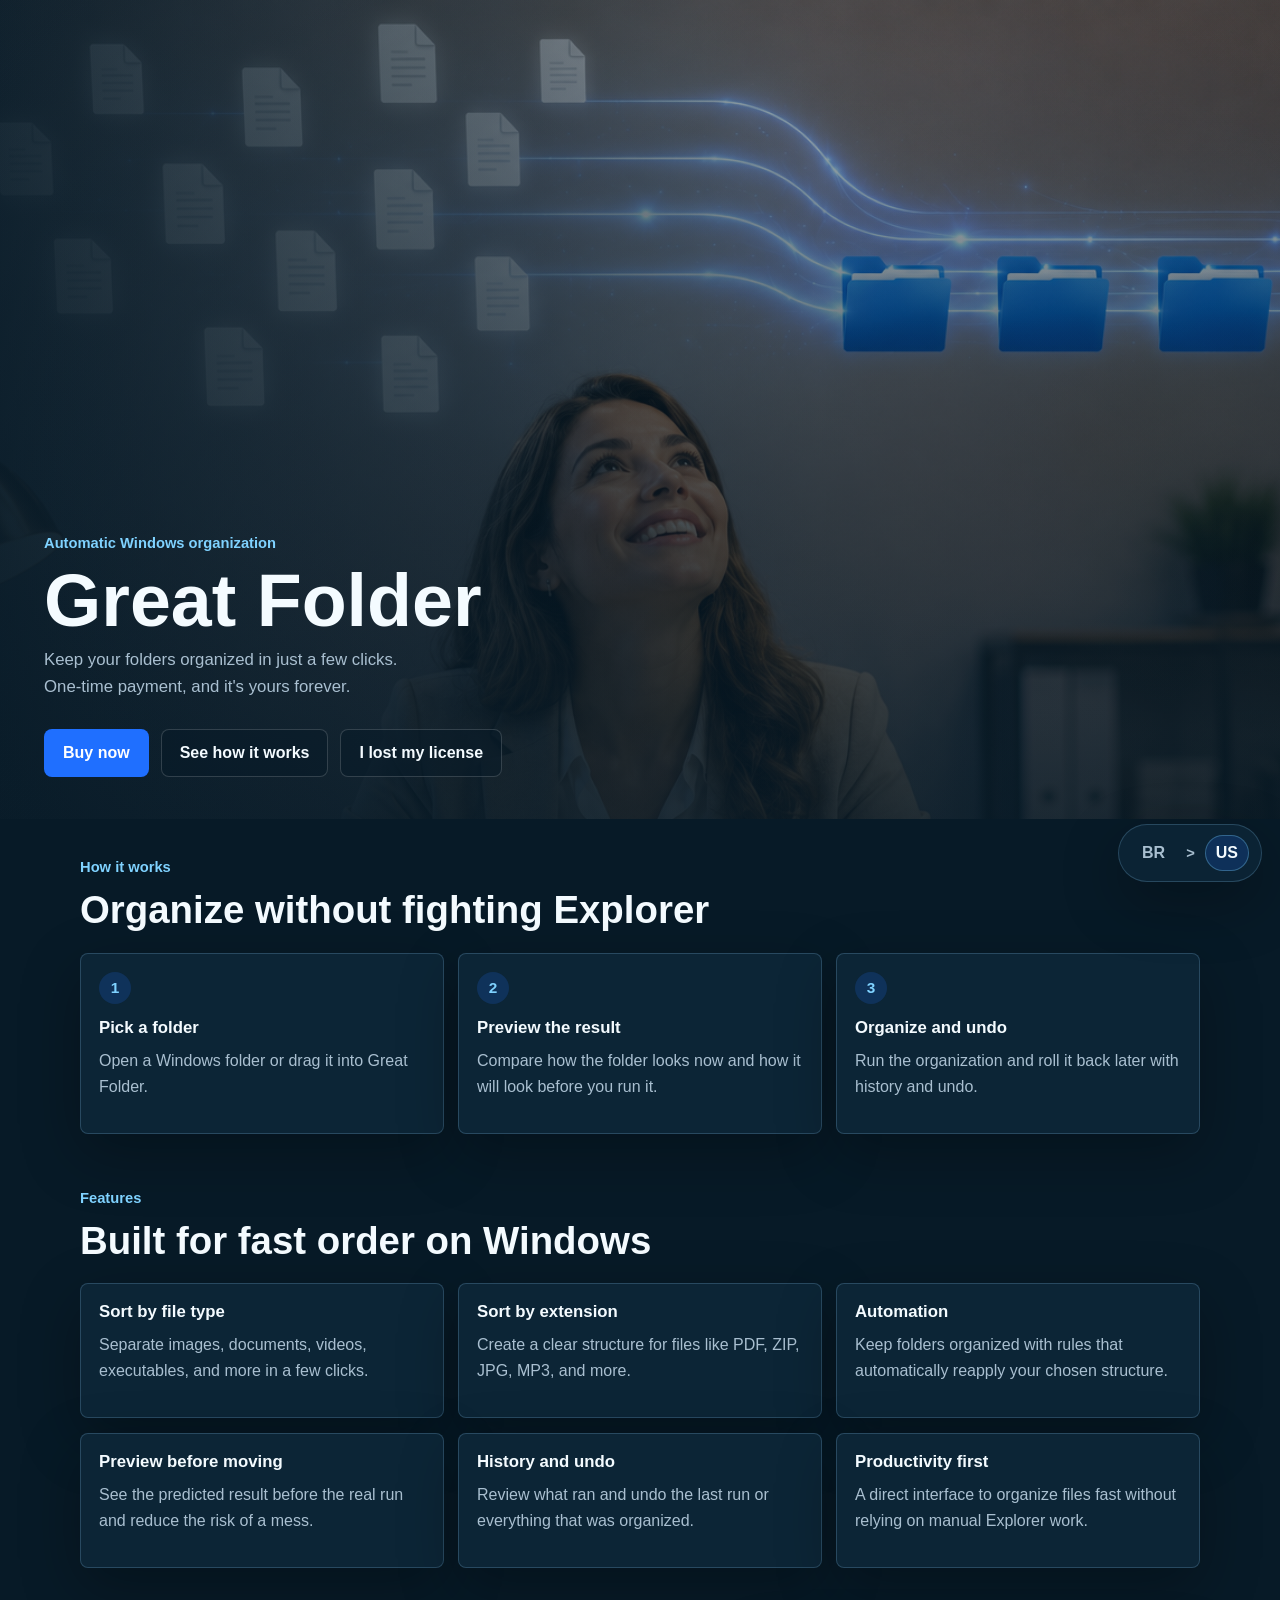
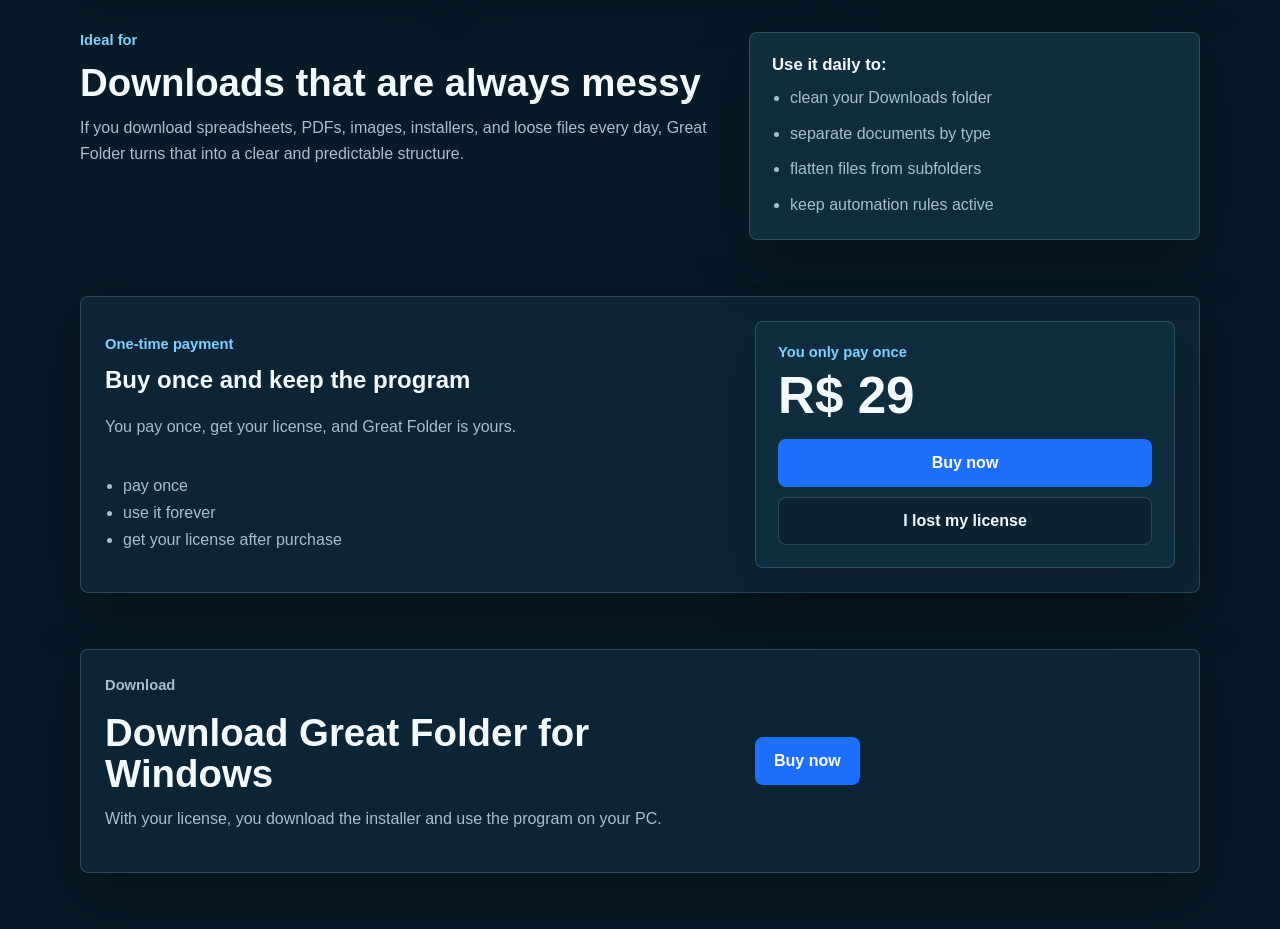
==== index.html @ 9d93f883 "Tighten hero spacing and restore combined subtitle" ====
<!doctype html>
<html lang="pt-BR">
<head>
  <meta charset="utf-8">
  <meta name="viewport" content="width=device-width, initial-scale=1">
  <title>Great Folder</title>
  <meta name="description" content="Organize arquivos e pastas no Windows com poucos cliques.">
  <link rel="icon" type="image/png" sizes="32x32" href="/favicon.png?v=5">
  <link rel="icon" type="image/x-icon" href="/favicon.ico?v=5">
  <link rel="shortcut icon" type="image/x-icon" href="/favicon.ico?v=5">
  <link rel="apple-touch-icon" href="/apple-touch-icon.png?v=5">
  <link rel="stylesheet" href="styles.css">
  <script src="site-config.js"></script>
  <script src="script.js" defer></script>
</head>
<body>
  <header class="hero" id="topo">
    <div class="hero-overlay"></div>
    <div class="hero-content">
      <p class="eyebrow" data-i18n="hero_eyebrow">Organização automática para Windows</p>
      <h1 data-i18n="hero_title">Great Folder</h1>
      <p class="hero-copy" data-i18n="hero_copy">
        Mantenha suas pastas organizadas com poucos cliques.
        Pagamento único, e é seu pra sempre.
      </p>
      <div class="hero-actions">
        <a class="button button-primary" href="#" data-checkout-button data-i18n="cta_buy">Comprar por R$ 29</a>
        <a class="button button-secondary" href="#como-funciona" data-i18n="cta_how_it_works">Ver como funciona</a>
        <a class="button button-secondary" href="recover.html" data-i18n="cta_recover_license">Perdi minha licença</a>
      </div>
    </div>
  </header>

  <main>
    <section class="section section-tight" id="como-funciona">
      <div class="section-header" data-reveal>
        <p class="eyebrow" data-i18n="how_eyebrow">Como funciona</p>
        <h2 data-i18n="how_title">Organize sem complicar o Explorer</h2>
      </div>
      <div class="steps-grid">
        <article class="feature-card" data-reveal>
          <span class="step-number">1</span>
          <h3 data-i18n="step_1_title">Escolha a pasta</h3>
          <p data-i18n="step_1_copy">Abra uma pasta do Windows ou arraste para dentro do Great Folder.</p>
        </article>
        <article class="feature-card" data-reveal>
          <span class="step-number">2</span>
          <h3 data-i18n="step_2_title">Veja a prévia</h3>
          <p data-i18n="step_2_copy">Compare como a pasta está agora e como ela vai ficar antes de executar.</p>
        </article>
        <article class="feature-card" data-reveal>
          <span class="step-number">3</span>
          <h3 data-i18n="step_3_title">Organize e reverta</h3>
          <p data-i18n="step_3_copy">Execute a organização e volte atrás, se quiser, com histórico e reversão.</p>
        </article>
      </div>
    </section>

    <section class="section" id="recursos">
      <div class="section-header" data-reveal>
        <p class="eyebrow" data-i18n="features_eyebrow">Recursos</p>
        <h2 data-i18n="features_title">Feito para quem quer ordem rápida no Windows</h2>
      </div>
      <div class="features-grid">
        <article class="feature-card" data-reveal>
          <h3 data-i18n="feature_1_title">Organização por tipo</h3>
          <p data-i18n="feature_1_copy">Separe imagens, documentos, vídeos, executáveis e mais com poucos cliques.</p>
        </article>
        <article class="feature-card" data-reveal>
          <h3 data-i18n="feature_2_title">Organização por extensão</h3>
          <p data-i18n="feature_2_copy">Crie uma estrutura objetiva para arquivos como PDF, ZIP, JPG, MP3 e outros.</p>
        </article>
        <article class="feature-card" data-reveal>
          <h3 data-i18n="feature_3_title">Automação</h3>
          <p data-i18n="feature_3_copy">Mantenha pastas sempre organizadas com regras que reaplicam o padrão automaticamente.</p>
        </article>
        <article class="feature-card" data-reveal>
          <h3 data-i18n="feature_4_title">Prévia antes de mover</h3>
          <p data-i18n="feature_4_copy">Veja o resultado previsto antes da execução real e reduza o risco de bagunça.</p>
        </article>
        <article class="feature-card" data-reveal>
          <h3 data-i18n="feature_5_title">Histórico e reversão</h3>
          <p data-i18n="feature_5_copy">Confira o que foi executado e desfaça a última execução ou tudo o que foi organizado.</p>
        </article>
        <article class="feature-card" data-reveal>
          <h3 data-i18n="feature_6_title">Foco em produtividade</h3>
          <p data-i18n="feature_6_copy">Interface direta para organizar arquivos rápido, sem depender de fluxo manual no Explorer.</p>
        </article>
      </div>
    </section>

    <section class="section section-highlight">
      <div class="highlight-grid">
        <div data-reveal>
          <p class="eyebrow" data-i18n="ideal_eyebrow">Ideal para</p>
          <h2 data-i18n="ideal_title">Downloads que vivem bagunçados</h2>
          <p class="section-copy" data-i18n="ideal_copy">
            Se você baixa planilhas, PDFs, imagens, instaladores e arquivos soltos todos os dias,
            o Great Folder transforma isso em uma estrutura clara e previsível.
          </p>
        </div>
        <div class="checklist-card" data-reveal>
          <h3 data-i18n="ideal_list_title">Use no dia a dia para:</h3>
          <ul>
            <li data-i18n="ideal_list_1">limpar a pasta Downloads</li>
            <li data-i18n="ideal_list_2">separar documentos por tipo</li>
            <li data-i18n="ideal_list_3">desempastar arquivos de subpastas</li>
            <li data-i18n="ideal_list_4">manter regras automáticas ativas</li>
          </ul>
        </div>
      </div>
    </section>

    <section class="section" id="comprar">
      <div class="pricing-card">
        <div class="pricing-copy" data-reveal>
          <p class="eyebrow" data-i18n="pricing_eyebrow">Pagamento único</p>
          <h2 data-i18n="pricing_title">Compre uma vez e fique com o programa</h2>
          <p class="section-copy" data-i18n="pricing_copy">
            Você paga uma vez, recebe sua licença e o Great Folder passa a ser seu.
          </p>
          <ul class="pricing-list">
            <li data-i18n="pricing_list_1">pague uma vez</li>
            <li data-i18n="pricing_list_2">use para sempre</li>
            <li data-i18n="pricing_list_3">receba sua licença após a compra</li>
          </ul>
        </div>
        <div class="pricing-panel" data-reveal>
          <p class="price-label" data-i18n="price_label">Você paga uma vez só</p>
          <p class="price-value" data-price-value>R$ 29</p>
          <a class="button button-primary pricing-button" href="#" data-checkout-button data-i18n="cta_buy">Comprar por R$ 29</a>
          <a class="button button-secondary pricing-button pricing-secondary-button" href="recover.html" data-i18n="cta_recover_license">Perdi minha licença</a>
        </div>
      </div>
    </section>

    <section class="section" id="download">
      <div class="download-card">
        <div data-reveal>
          <p class="eyebrow" data-i18n="download_eyebrow">Download</p>
          <h2 data-i18n="download_title">Baixe o Great Folder para Windows</h2>
          <p data-i18n="download_copy">
            Com sua licença, você baixa o instalador e usa o programa no seu PC.
          </p>
        </div>
        <div class="download-actions" data-reveal>
          <a class="button button-primary" href="#" data-checkout-button data-i18n="cta_buy">Comprar por R$ 29</a>
        </div>
      </div>
    </section>
  </main>

  <div class="locale-switcher" aria-label="Language selector">
    <button class="locale-button" type="button" data-locale-button="pt-BR">
      <span class="locale-flag" aria-hidden="true">BR</span>
    </button>
    <span class="locale-separator">&gt;</span>
    <button class="locale-button" type="button" data-locale-button="en-US">
      <span class="locale-flag" aria-hidden="true">US</span>
    </button>
  </div>
</body>
</html>
---- styles.css ----
:root {
  color-scheme: dark;
  --bg: #071a27;
  --panel: #0c2536;
  --panel-2: #102c3f;
  --text: #f4fbff;
  --muted: #a9bfd0;
  --line: rgba(122, 176, 214, 0.26);
  --primary: #1f6fff;
  --primary-hover: #4387ff;
  --accent: #7fd2ff;
  --shadow: 0 20px 60px rgba(0, 0, 0, 0.28);
}

* {
  box-sizing: border-box;
}

html {
  scroll-behavior: smooth;
}

body {
  margin: 0;
  font-family: "Segoe UI", Arial, sans-serif;
  background: var(--bg);
  color: var(--text);
}

body.reveal-ready [data-reveal] {
  opacity: 0;
  transform: translateY(42px);
  filter: blur(10px);
  transition:
    opacity 680ms cubic-bezier(0.22, 1, 0.36, 1),
    transform 680ms cubic-bezier(0.22, 1, 0.36, 1),
    filter 680ms cubic-bezier(0.22, 1, 0.36, 1);
  transition-delay: var(--reveal-delay, 0ms);
  will-change: opacity, transform, filter;
}

body.reveal-ready [data-reveal].is-visible {
  opacity: 1;
  transform: translateY(0);
  filter: blur(0);
}

a {
  color: inherit;
  text-decoration: none;
}

.hero {
  position: relative;
  min-height: clamp(560px, 64vw, 820px);
  padding: 24px clamp(20px, 4vw, 44px) 42px;
  background-image:
    linear-gradient(180deg, rgba(7, 26, 39, 0.18), rgba(7, 26, 39, 0.82)),
    linear-gradient(90deg, rgba(7, 26, 39, 0.88) 0%, rgba(7, 26, 39, 0.48) 38%, rgba(7, 26, 39, 0.10) 64%),
    url("assets/hero.png");
  background-size: cover;
  background-repeat: no-repeat;
  background-position: center 18%;
  display: flex;
  flex-direction: column;
  justify-content: flex-end;
  overflow: hidden;
}

.hero-overlay {
  position: absolute;
  inset: 0;
  background: linear-gradient(180deg, rgba(7, 26, 39, 0.06), rgba(7, 26, 39, 0.22));
  pointer-events: none;
}

.hero-content {
  position: relative;
  z-index: 1;
}

.hero-content {
  max-width: 620px;
  padding-top: 0;
}

.eyebrow {
  margin: 0 0 14px;
  color: var(--accent);
  font-size: 0.92rem;
  font-weight: 600;
}

h1,
h2,
h3,
p {
  margin-top: 0;
}

h1 {
  margin-bottom: 10px;
  font-size: clamp(2.8rem, 6vw, 4.6rem);
  line-height: 0.98;
}

.hero-copy,
.section-copy,
.download-card p,
.feature-card p,
.checklist-card li {
  color: var(--muted);
  line-height: 1.6;
}

.hero-copy {
  max-width: 580px;
  font-size: 1.05rem;
  white-space: pre-line;
}

.hero-actions {
  display: flex;
  flex-wrap: wrap;
  gap: 12px;
  margin-top: 28px;
}

.button {
  display: inline-flex;
  align-items: center;
  justify-content: center;
  min-height: 48px;
  padding: 0 18px;
  border-radius: 8px;
  border: 1px solid transparent;
  font-weight: 600;
  transition: background-color 120ms ease, border-color 120ms ease, color 120ms ease;
}

.button-primary {
  background: var(--primary);
  color: #fff;
}

.button-primary:hover {
  background: var(--primary-hover);
}

.button-secondary {
  background: rgba(7, 26, 39, 0.52);
  border-color: rgba(255, 255, 255, 0.16);
}

.button-secondary:hover {
  background: rgba(15, 40, 58, 0.82);
}

.hero-points {
  display: flex;
  flex-wrap: wrap;
  gap: 10px;
  margin-top: 22px;
  color: var(--text);
  font-size: 0.95rem;
}

.hero-points span {
  padding: 8px 12px;
  border-radius: 999px;
  border: 1px solid rgba(255, 255, 255, 0.12);
  background: rgba(7, 26, 39, 0.42);
}

main {
  padding-bottom: 56px;
}

.section {
  width: min(1120px, calc(100% - 40px));
  margin: 0 auto;
  padding: 56px 0 0;
}

.section-tight {
  padding-top: 40px;
}

.section-header {
  max-width: 700px;
  margin-bottom: 22px;
}

.section-header h2,
.download-card h2,
.highlight-grid h2 {
  margin-bottom: 12px;
  font-size: clamp(1.9rem, 3vw, 2.7rem);
  line-height: 1.08;
}

.steps-grid,
.features-grid {
  display: grid;
  gap: 14px;
}

.steps-grid {
  grid-template-columns: repeat(3, minmax(0, 1fr));
}

.features-grid {
  grid-template-columns: repeat(3, minmax(0, 1fr));
}

.feature-card,
.checklist-card,
.download-card,
.pricing-card,
.pricing-panel {
  background: var(--panel);
  border: 1px solid var(--line);
  border-radius: 8px;
  box-shadow: var(--shadow);
}

.feature-card {
  padding: 18px;
}

.feature-card h3,
.checklist-card h3 {
  margin-bottom: 10px;
  font-size: 1.05rem;
}

.step-number {
  display: inline-flex;
  align-items: center;
  justify-content: center;
  width: 32px;
  height: 32px;
  margin-bottom: 14px;
  border-radius: 999px;
  background: rgba(31, 111, 255, 0.18);
  color: var(--accent);
  font-size: 0.96rem;
  font-weight: 700;
}

.section-highlight {
  padding-top: 64px;
}

.highlight-grid {
  display: grid;
  grid-template-columns: minmax(0, 1.3fr) minmax(300px, 0.9fr);
  gap: 18px;
  align-items: stretch;
}

.checklist-card {
  padding: 22px;
  background: var(--panel-2);
}

.checklist-card ul {
  margin: 0;
  padding-left: 18px;
}

.checklist-card li + li {
  margin-top: 10px;
}

.download-card {
  display: grid;
  grid-template-columns: minmax(0, 1.2fr) minmax(280px, 0.8fr);
  gap: 20px;
  align-items: center;
  padding: 24px;
}

.pricing-card {
  display: grid;
  grid-template-columns: minmax(0, 1.2fr) minmax(280px, 0.8fr);
  gap: 20px;
  align-items: stretch;
  padding: 24px;
}

.pricing-copy {
  display: flex;
  flex-direction: column;
  justify-content: center;
}

.pricing-list {
  margin: 16px 0 0;
  padding-left: 18px;
  color: var(--muted);
  line-height: 1.7;
}

.pricing-panel {
  display: flex;
  flex-direction: column;
  justify-content: center;
  gap: 10px;
  padding: 22px;
  background: var(--panel-2);
}

.price-label,
.price-note {
  margin-bottom: 0;
}

.price-label {
  color: var(--accent);
  font-size: 0.92rem;
  font-weight: 600;
}

.price-value {
  margin: 0;
  font-size: clamp(2.4rem, 4vw, 3.2rem);
  line-height: 1;
  font-weight: 700;
}

.pricing-button {
  width: 100%;
  margin-top: 8px;
}

.pricing-secondary-button {
  margin-top: 0;
}

.download-actions {
  display: flex;
  flex-direction: column;
  gap: 12px;
  align-items: flex-start;
}

.download-note {
  margin-bottom: 0;
  font-size: 0.92rem;
}

.locale-switcher {
  position: fixed;
  right: 18px;
  bottom: 18px;
  z-index: 20;
  display: inline-flex;
  align-items: center;
  gap: 10px;
  padding: 10px 12px;
  border: 1px solid var(--line);
  border-radius: 999px;
  background: rgba(12, 37, 54, 0.94);
  box-shadow: var(--shadow);
}

.redeem-page {
  min-height: 100vh;
  padding: 40px 20px 80px;
  display: flex;
  align-items: center;
  justify-content: center;
}

.redeem-shell {
  width: min(860px, 100%);
}

.redeem-header {
  max-width: 680px;
  margin: 0 auto 24px;
  text-align: center;
}

.redeem-header h1 {
  margin-bottom: 14px;
  font-size: clamp(2.4rem, 5vw, 3.4rem);
  line-height: 1.02;
}

.redeem-card {
  display: grid;
  grid-template-columns: minmax(0, 1fr) minmax(0, 0.95fr);
  gap: 18px;
  padding: 24px;
  background: var(--panel);
  border: 1px solid var(--line);
  border-radius: 8px;
  box-shadow: var(--shadow);
}

.recover-card {
  max-width: 560px;
  margin: 0 auto;
  padding: 24px;
  background: var(--panel);
  border: 1px solid var(--line);
  border-radius: 8px;
  box-shadow: var(--shadow);
}

.recover-form {
  display: flex;
  flex-direction: column;
  gap: 16px;
  margin-bottom: 14px;
}

.recover-field {
  display: flex;
  flex-direction: column;
  gap: 8px;
}

.recover-label {
  color: var(--accent);
  font-size: 0.9rem;
  font-weight: 600;
}

.recover-input {
  width: 100%;
  min-height: 48px;
  padding: 0 14px;
  border: 1px solid var(--line);
  border-radius: 8px;
  background: var(--panel-2);
  color: var(--text);
  font: 400 1rem "Segoe UI", Arial, sans-serif;
}

.recover-input::placeholder {
  color: var(--muted);
}

.recover-input:focus {
  outline: none;
  border-color: rgba(127, 210, 255, 0.45);
}

.recover-submit {
  width: 100%;
}

.recover-result-panel {
  margin-top: 18px;
}

#recover-license-keys {
  white-space: pre-line;
}

.recover-icon-button {
  min-width: 48px;
  padding: 0 14px;
  font-size: 1.05rem;
}

.redeem-status-panel,
.redeem-result {
  background: var(--panel-2);
  border: 1px solid var(--line);
  border-radius: 8px;
  padding: 20px;
}

.redeem-status-panel {
  display: flex;
  flex-direction: column;
  justify-content: center;
}

.redeem-result {
  display: flex;
  flex-direction: column;
  justify-content: center;
}

.redeem-loading {
  display: inline-flex;
  align-items: center;
  gap: 12px;
  margin-bottom: 14px;
  color: var(--text);
  font-size: 1.08rem;
  font-weight: 600;
}

.redeem-spinner {
  width: 18px;
  height: 18px;
  border: 2px solid rgba(127, 210, 255, 0.22);
  border-top-color: var(--accent);
  border-radius: 999px;
  animation: redeem-spin 0.8s linear infinite;
}

.redeem-status-check {
  display: inline-flex;
  align-items: center;
  justify-content: center;
  width: 18px;
  height: 18px;
  font-size: 16px;
  line-height: 1;
}

.redeem-result-block {
  margin: 0 0 18px;
  padding: 16px;
  border: 1px solid var(--line);
  border-radius: 8px;
  background: rgba(7, 26, 39, 0.42);
}

.redeem-result-label {
  display: block;
  margin-bottom: 10px;
  color: var(--accent);
  font-size: 0.9rem;
  font-weight: 600;
}

.redeem-license {
  display: block;
  color: var(--text);
  font: 700 1.05rem "Consolas", "Courier New", monospace;
  word-break: break-all;
}

.redeem-license-soft {
  color: var(--muted);
}

.redeem-actions {
  display: flex;
  flex-wrap: wrap;
  gap: 12px;
  margin-bottom: 12px;
}

.button.is-disabled,
.button[aria-disabled="true"] {
  pointer-events: none;
  opacity: 0.52;
}

.download-note.is-error,
#redeem-feedback.is-error {
  color: #ff9b9b;
}

#redeem-activation-hint[hidden] {
  display: none;
}

@keyframes redeem-spin {
  from {
    transform: rotate(0deg);
  }
  to {
    transform: rotate(360deg);
  }
}

.locale-button {
  display: inline-flex;
  align-items: center;
  gap: 8px;
  min-height: 36px;
  padding: 0 10px;
  border: 1px solid transparent;
  border-radius: 999px;
  background: transparent;
  color: var(--muted);
  font: 600 0.92rem "Segoe UI", Arial, sans-serif;
  cursor: pointer;
}

.locale-button.is-active {
  background: rgba(31, 111, 255, 0.18);
  border-color: rgba(127, 210, 255, 0.32);
  color: var(--text);
}

.locale-flag {
  font-size: 1rem;
  line-height: 1;
}

.locale-separator {
  color: var(--muted);
  font-size: 0.92rem;
  font-weight: 600;
}

@media (max-width: 920px) {
  .steps-grid,
  .features-grid,
  .highlight-grid,
  .pricing-card,
  .download-card,
  .redeem-card {
    grid-template-columns: 1fr;
  }

  .hero {
    min-height: clamp(500px, 86vw, 700px);
    background-position: 62% 16%;
  }
}

@media (max-width: 680px) {
  .hero-content {
    padding-top: 0;
  }

  .section {
    width: min(1120px, calc(100% - 28px));
  }

  .locale-switcher {
    right: 12px;
    bottom: 12px;
    padding: 8px 10px;
  }
}
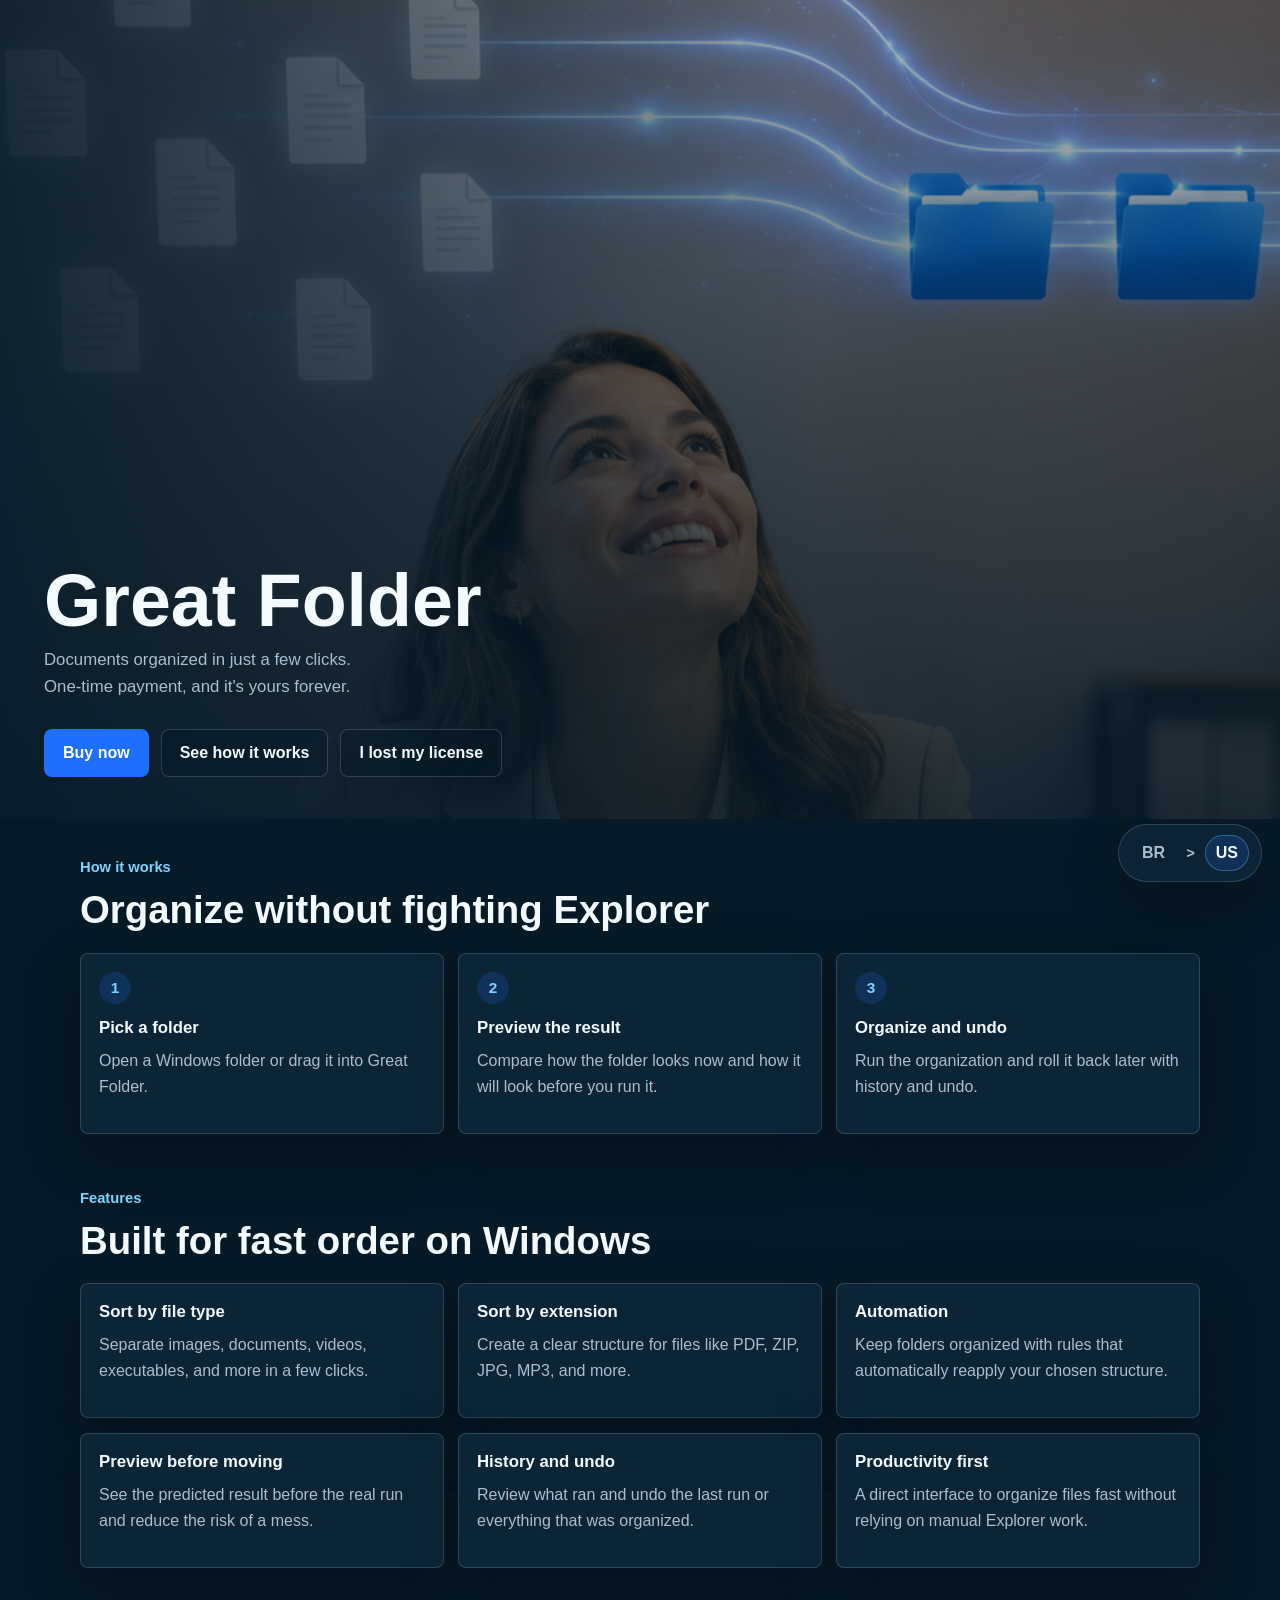
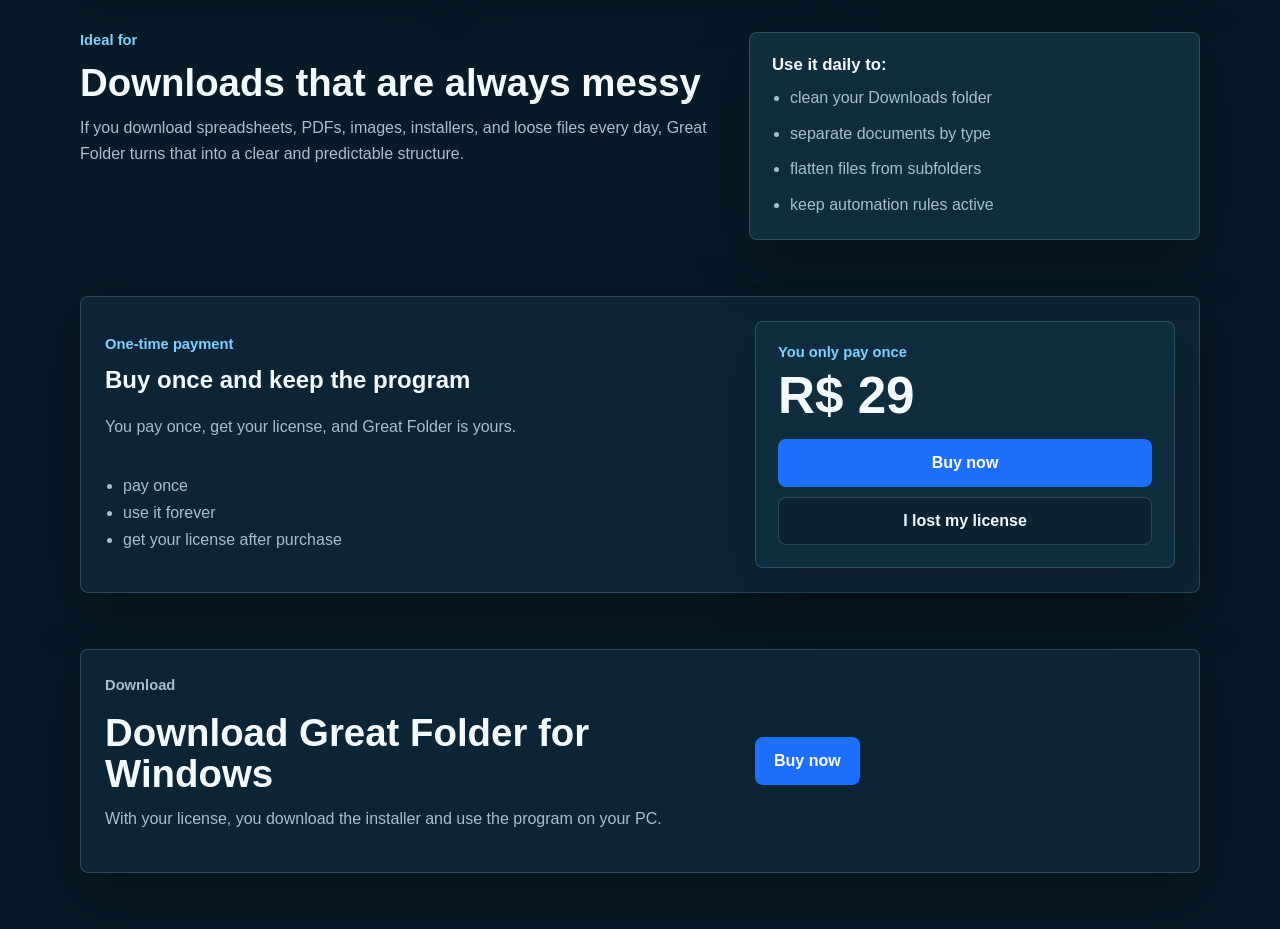
==== commit cfe3d955: "Update hero headline copy" ====
--- a/index.html
+++ b/index.html
@@ -17,10 +17,9 @@
   <header class="hero" id="topo">
     <div class="hero-overlay"></div>
     <div class="hero-content">
-      <p class="eyebrow" data-i18n="hero_eyebrow">Organização automática para Windows</p>
       <h1 data-i18n="hero_title">Great Folder</h1>
       <p class="hero-copy" data-i18n="hero_copy">
-        Mantenha suas pastas organizadas com poucos cliques.
+        Documentos organizados em poucos cliques.
         Pagamento único, e é seu pra sempre.
       </p>
       <div class="hero-actions">
--- a/styles.css
+++ b/styles.css
@@ -25,6 +25,7 @@
   font-family: "Segoe UI", Arial, sans-serif;
   background: var(--bg);
   color: var(--text);
+  overflow-x: hidden;
 }
 
 body.reveal-ready [data-reveal] {
@@ -135,6 +136,7 @@
   border-radius: 8px;
   border: 1px solid transparent;
   font-weight: 600;
+  text-align: center;
   transition: background-color 120ms ease, border-color 120ms ease, color 120ms ease;
 }
 
@@ -619,20 +621,185 @@
     min-height: clamp(500px, 86vw, 700px);
     background-position: 62% 16%;
   }
+
+  .hero-content {
+    max-width: 34rem;
+  }
+
+  .section {
+    padding-top: 44px;
+  }
 }
 
 @media (max-width: 680px) {
+  body.reveal-ready [data-reveal] {
+    transform: translateY(24px);
+    filter: blur(6px);
+  }
+
+  .hero {
+    min-height: auto;
+    padding: 0 0 28px;
+    background: none;
+    display: block;
+  }
+
+  .hero::before {
+    content: "";
+    display: block;
+    width: 100%;
+    aspect-ratio: 1536 / 550;
+    background-image:
+      linear-gradient(180deg, rgba(7, 26, 39, 0.06), rgba(7, 26, 39, 0.22)),
+      url("assets/hero.png");
+    background-size: cover;
+    background-repeat: no-repeat;
+    background-position: center top;
+  }
+
   .hero-content {
-    padding-top: 0;
+    max-width: none;
+    padding: 18px 14px 0;
+  }
+
+  .hero-overlay {
+    display: none;
   }
 
   .section {
-    width: min(1120px, calc(100% - 28px));
+    width: min(1120px, calc(100% - 24px));
+    padding-top: 36px;
+  }
+
+  .eyebrow {
+    margin-bottom: 10px;
+    font-size: 0.82rem;
+  }
+
+  h1 {
+    margin-bottom: 8px;
+    font-size: clamp(2.2rem, 12vw, 3.2rem);
+    line-height: 1;
+  }
+
+  .hero-copy {
+    max-width: 100%;
+    font-size: 0.98rem;
+    line-height: 1.5;
+  }
+
+  .hero-actions {
+    gap: 10px;
+    margin-top: 20px;
+  }
+
+  .hero-actions .button,
+  .pricing-button,
+  .download-actions .button,
+  .redeem-actions .button,
+  .recover-submit {
+    width: 100%;
+  }
+
+  .feature-card,
+  .checklist-card,
+  .download-card,
+  .pricing-card,
+  .pricing-panel,
+  .redeem-card,
+  .recover-card,
+  .redeem-status-panel,
+  .redeem-result {
+    padding: 18px;
+  }
+
+  .section-header {
+    margin-bottom: 18px;
+  }
+
+  .section-header h2,
+  .download-card h2,
+  .highlight-grid h2 {
+    margin-bottom: 10px;
+    font-size: clamp(1.65rem, 8vw, 2.15rem);
+  }
+
+  .pricing-card,
+  .download-card,
+  .highlight-grid,
+  .redeem-card {
+    gap: 14px;
+  }
+
+  .download-actions,
+  .redeem-actions {
+    align-items: stretch;
+  }
+
+  .redeem-page {
+    padding: 24px 12px 96px;
+    align-items: flex-start;
+  }
+
+  .redeem-header {
+    margin-bottom: 18px;
+  }
+
+  .redeem-header h1 {
+    font-size: clamp(2rem, 10vw, 2.8rem);
   }
 
   .locale-switcher {
-    right: 12px;
-    bottom: 12px;
+    left: 50%;
+    right: auto;
+    bottom: max(10px, env(safe-area-inset-bottom));
+    transform: translateX(-50%);
     padding: 8px 10px;
   }
-}
+
+  main {
+    padding-bottom: 90px;
+  }
+}
+
+@media (max-width: 520px) {
+  .hero {
+    padding-bottom: 24px;
+  }
+
+  .hero::before {
+    background-position: center top;
+  }
+
+  .button {
+    min-height: 46px;
+    padding: 10px 14px;
+    font-size: 0.96rem;
+  }
+
+  .feature-card {
+    padding: 16px;
+  }
+
+  .step-number {
+    width: 28px;
+    height: 28px;
+    margin-bottom: 12px;
+    font-size: 0.88rem;
+  }
+
+  .pricing-list,
+  .checklist-card ul {
+    padding-left: 16px;
+  }
+
+  .price-value {
+    font-size: clamp(2.1rem, 12vw, 2.7rem);
+  }
+
+  .locale-switcher {
+    width: calc(100% - 24px);
+    justify-content: center;
+    border-radius: 14px;
+  }
+}
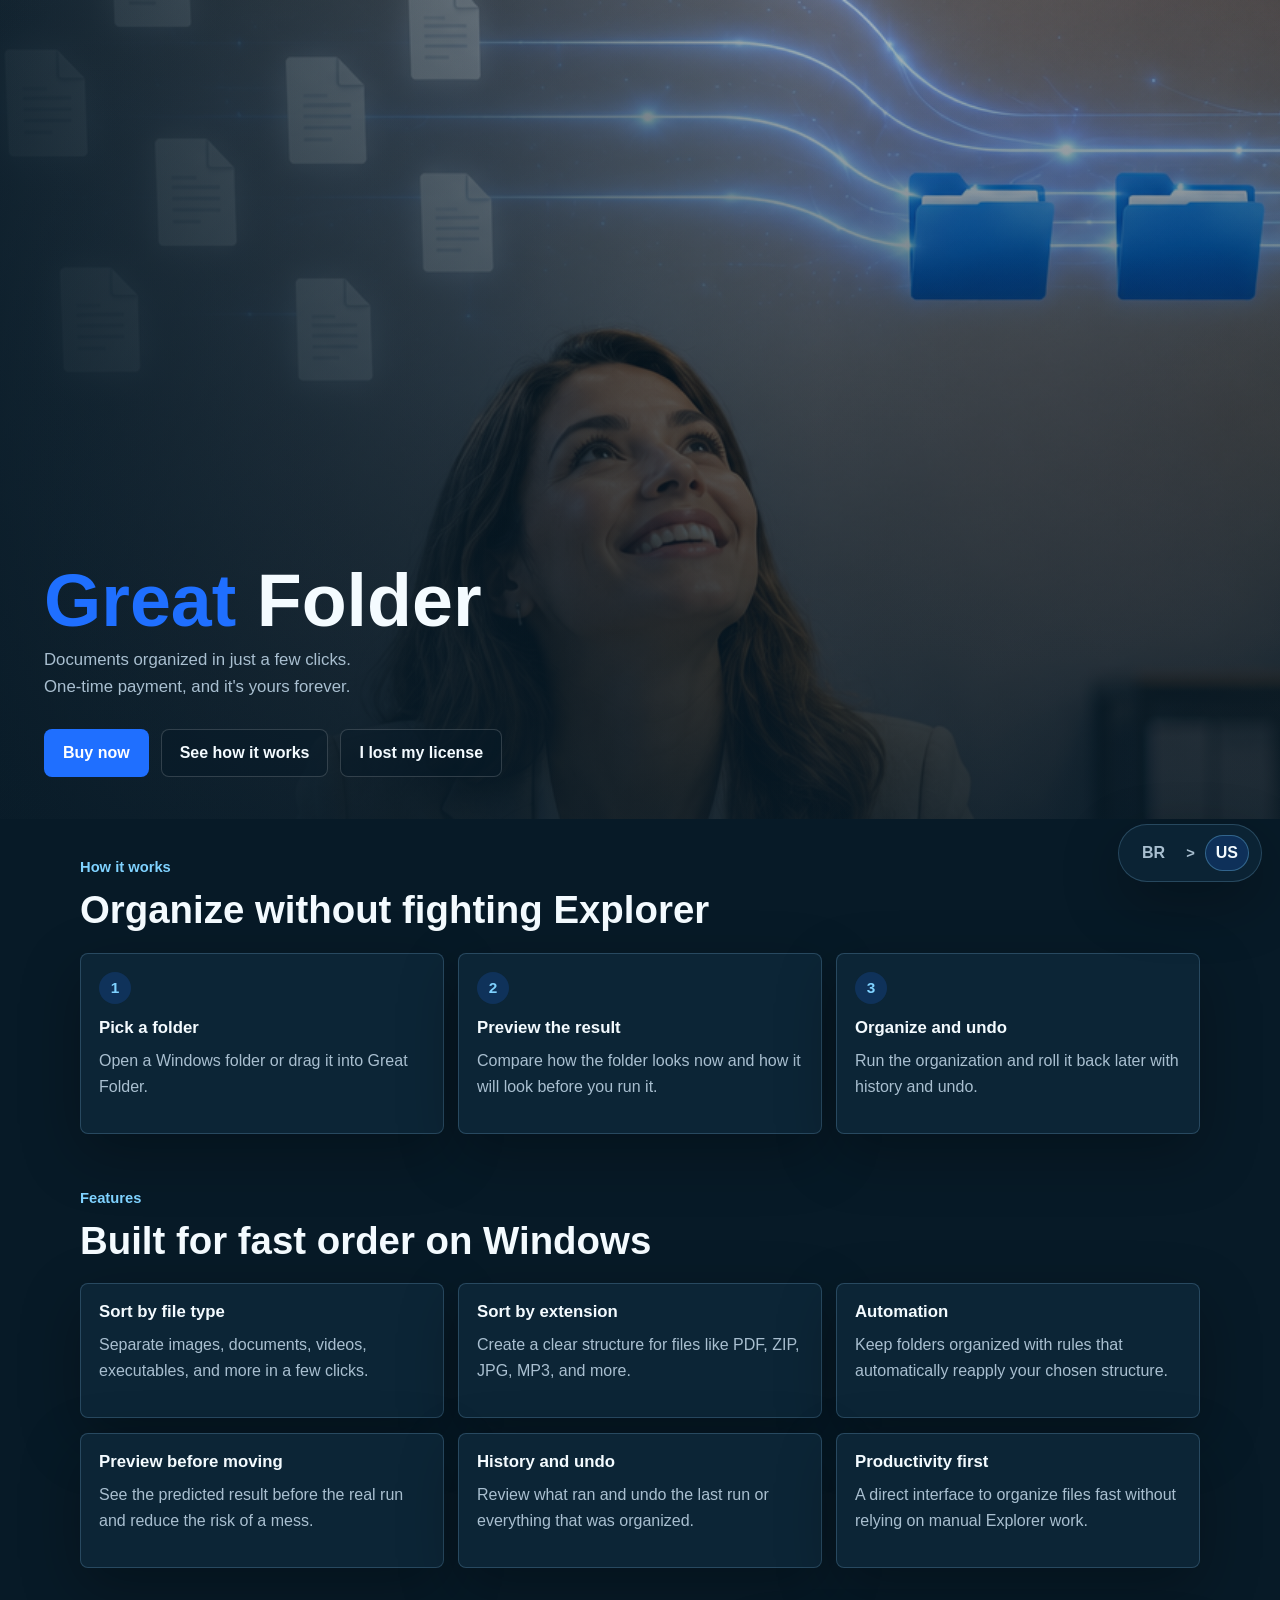
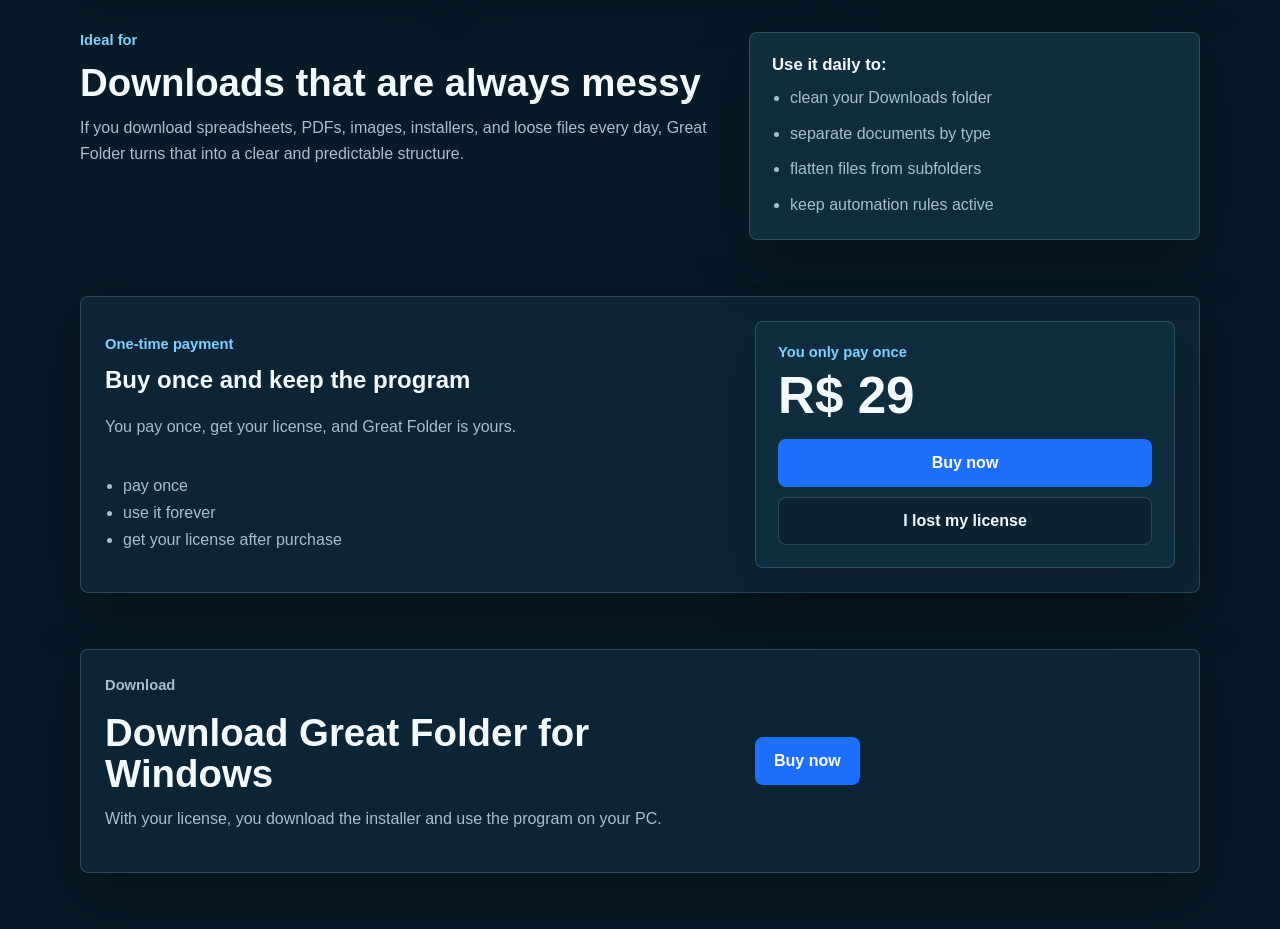
==== commit 8d216442: "Accent Great in hero title" ====
--- a/index.html
+++ b/index.html
@@ -17,7 +17,7 @@
   <header class="hero" id="topo">
     <div class="hero-overlay"></div>
     <div class="hero-content">
-      <h1 data-i18n="hero_title">Great Folder</h1>
+      <h1><span class="hero-title-accent">Great</span> Folder</h1>
       <p class="hero-copy" data-i18n="hero_copy">
         Documentos organizados em poucos cliques.
         Pagamento único, e é seu pra sempre.
--- a/styles.css
+++ b/styles.css
@@ -103,6 +103,10 @@
   margin-bottom: 10px;
   font-size: clamp(2.8rem, 6vw, 4.6rem);
   line-height: 0.98;
+}
+
+.hero-title-accent {
+  color: var(--primary);
 }
 
 .hero-copy,
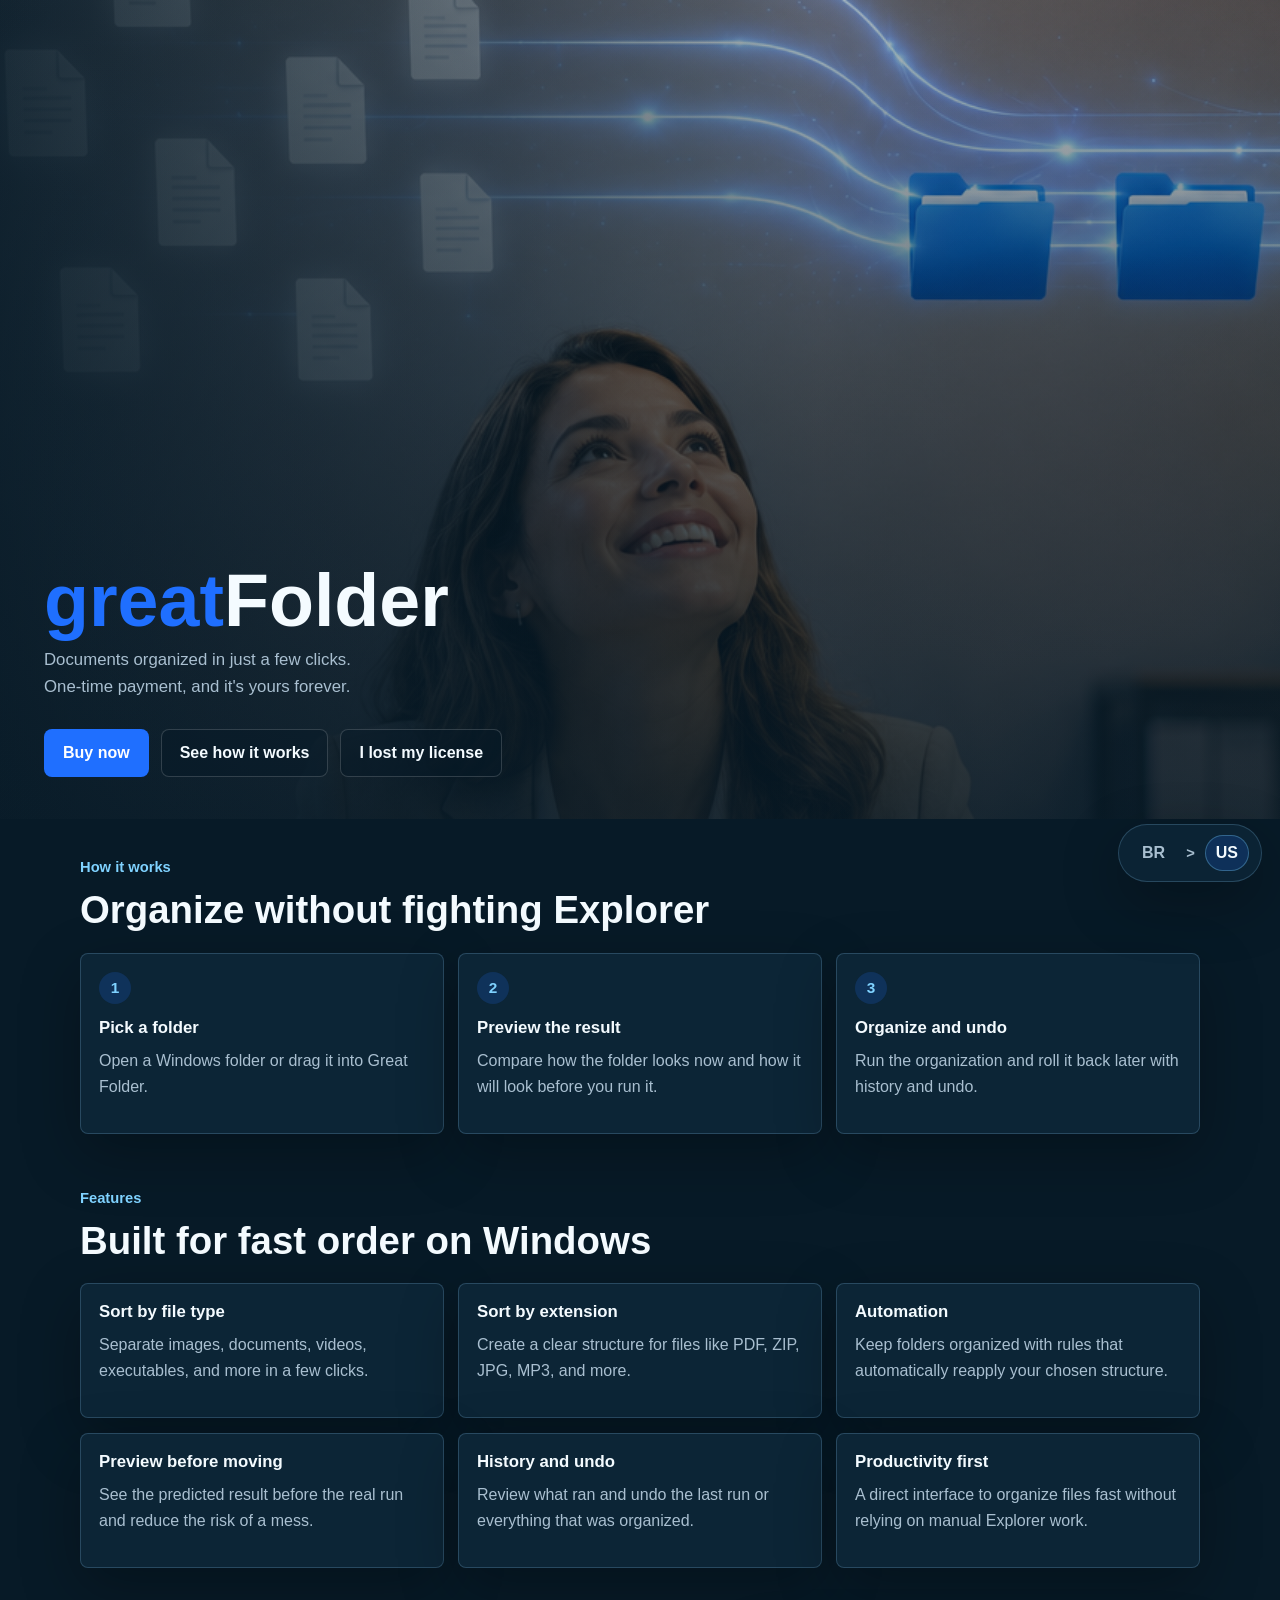
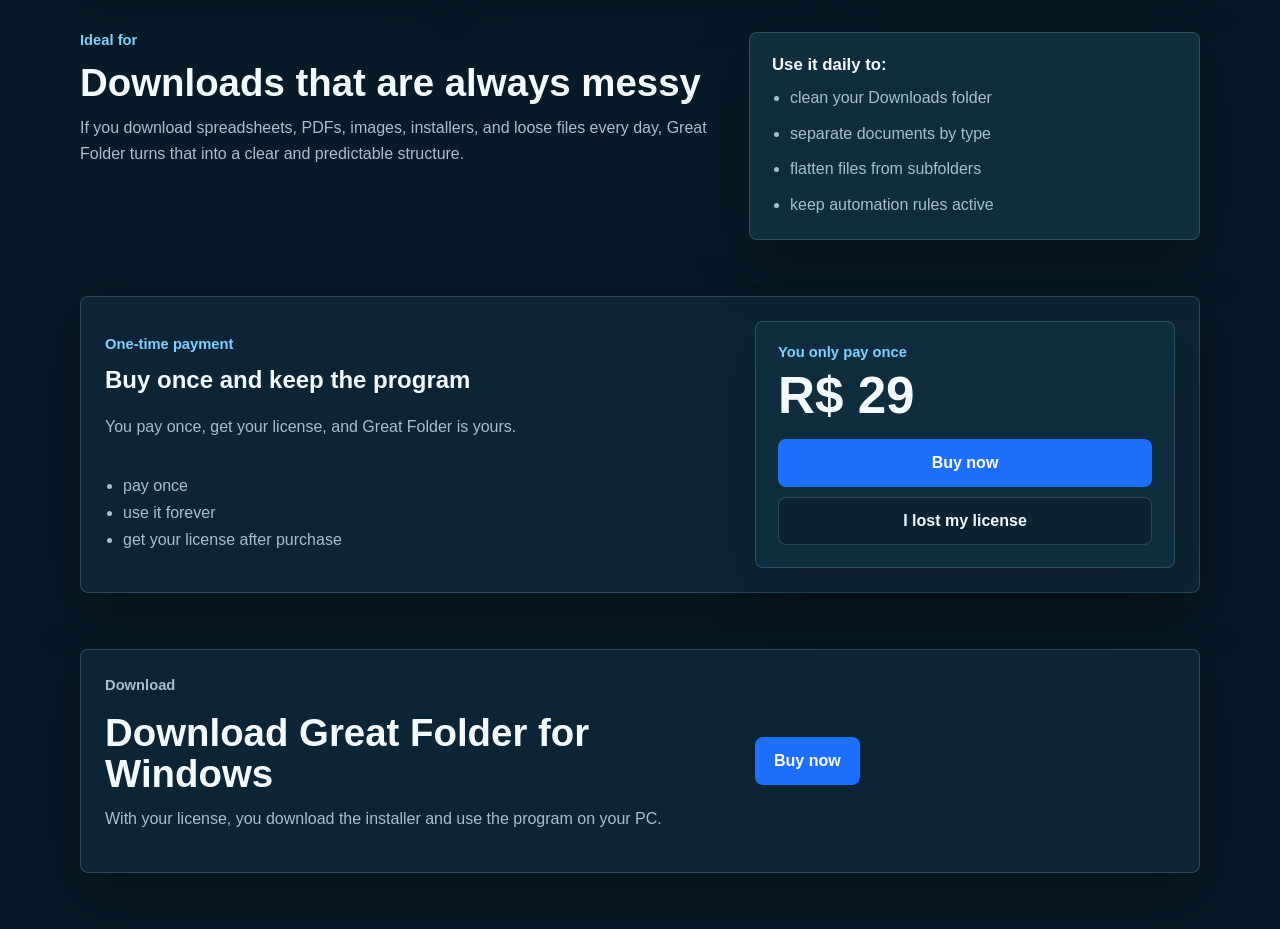
==== commit 12573e8a: "Try greatFolder hero title" ====
--- a/index.html
+++ b/index.html
@@ -17,7 +17,7 @@
   <header class="hero" id="topo">
     <div class="hero-overlay"></div>
     <div class="hero-content">
-      <h1><span class="hero-title-accent">Great</span> Folder</h1>
+      <h1><span class="hero-title-accent">great</span>Folder</h1>
       <p class="hero-copy" data-i18n="hero_copy">
         Documentos organizados em poucos cliques.
         Pagamento único, e é seu pra sempre.
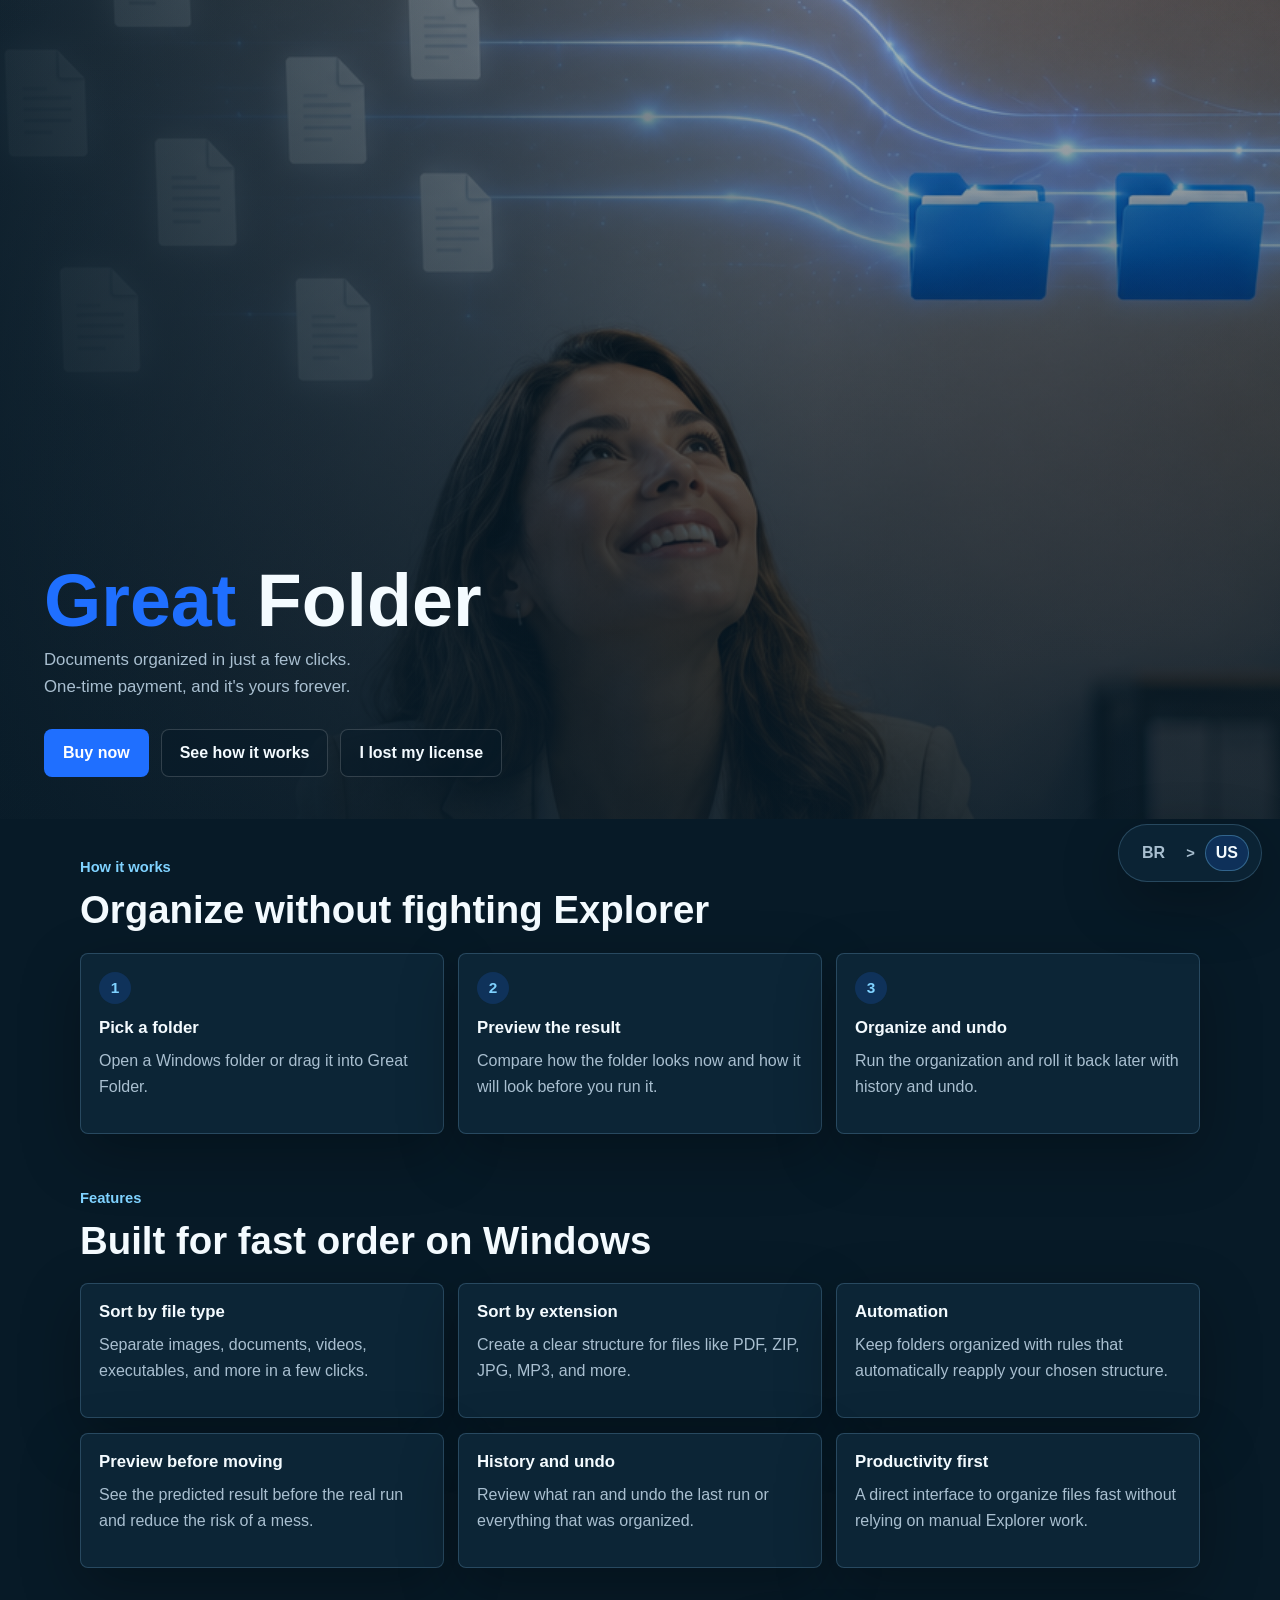
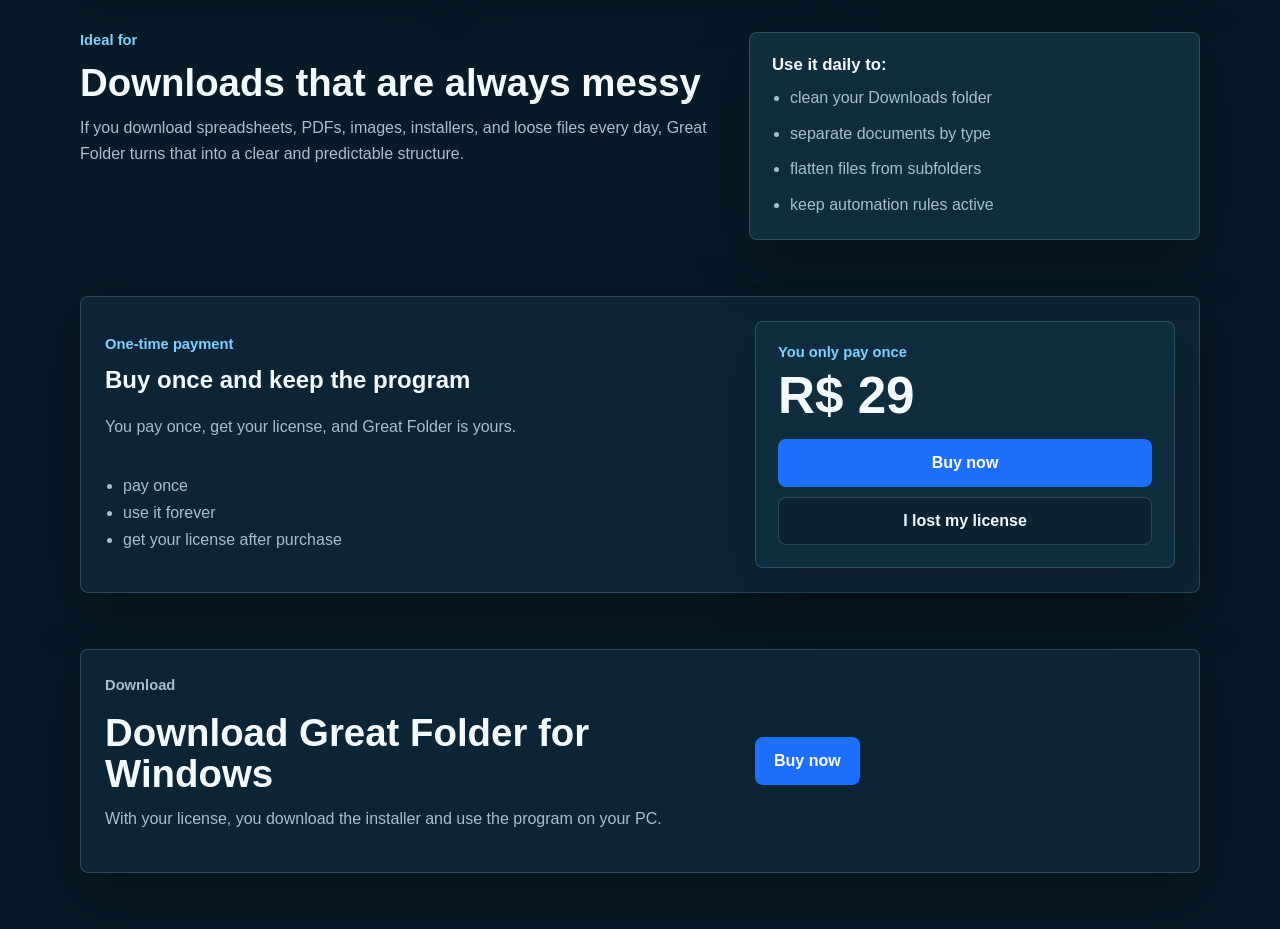
==== commit b5888196: "Restore Great Folder hero title" ====
--- a/index.html
+++ b/index.html
@@ -17,7 +17,7 @@
   <header class="hero" id="topo">
     <div class="hero-overlay"></div>
     <div class="hero-content">
-      <h1><span class="hero-title-accent">great</span>Folder</h1>
+      <h1><span class="hero-title-accent">Great</span> Folder</h1>
       <p class="hero-copy" data-i18n="hero_copy">
         Documentos organizados em poucos cliques.
         Pagamento único, e é seu pra sempre.
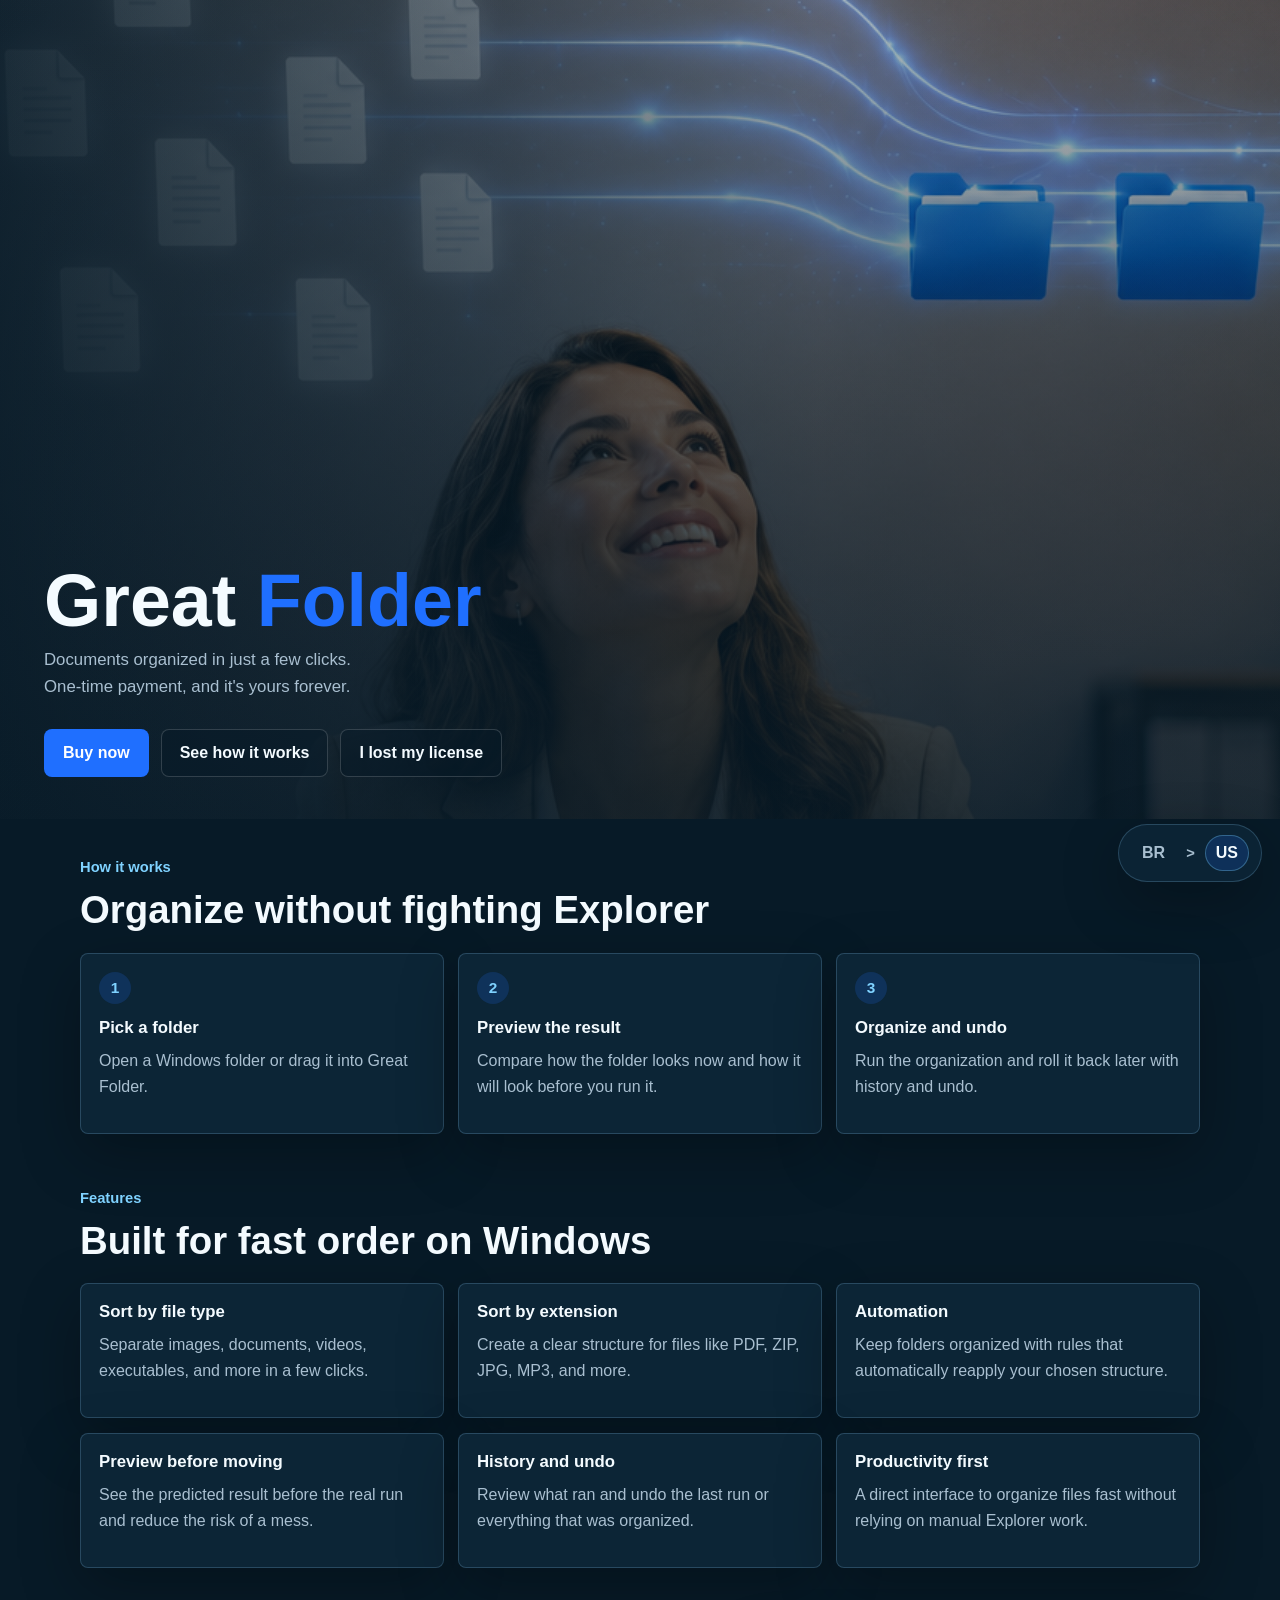
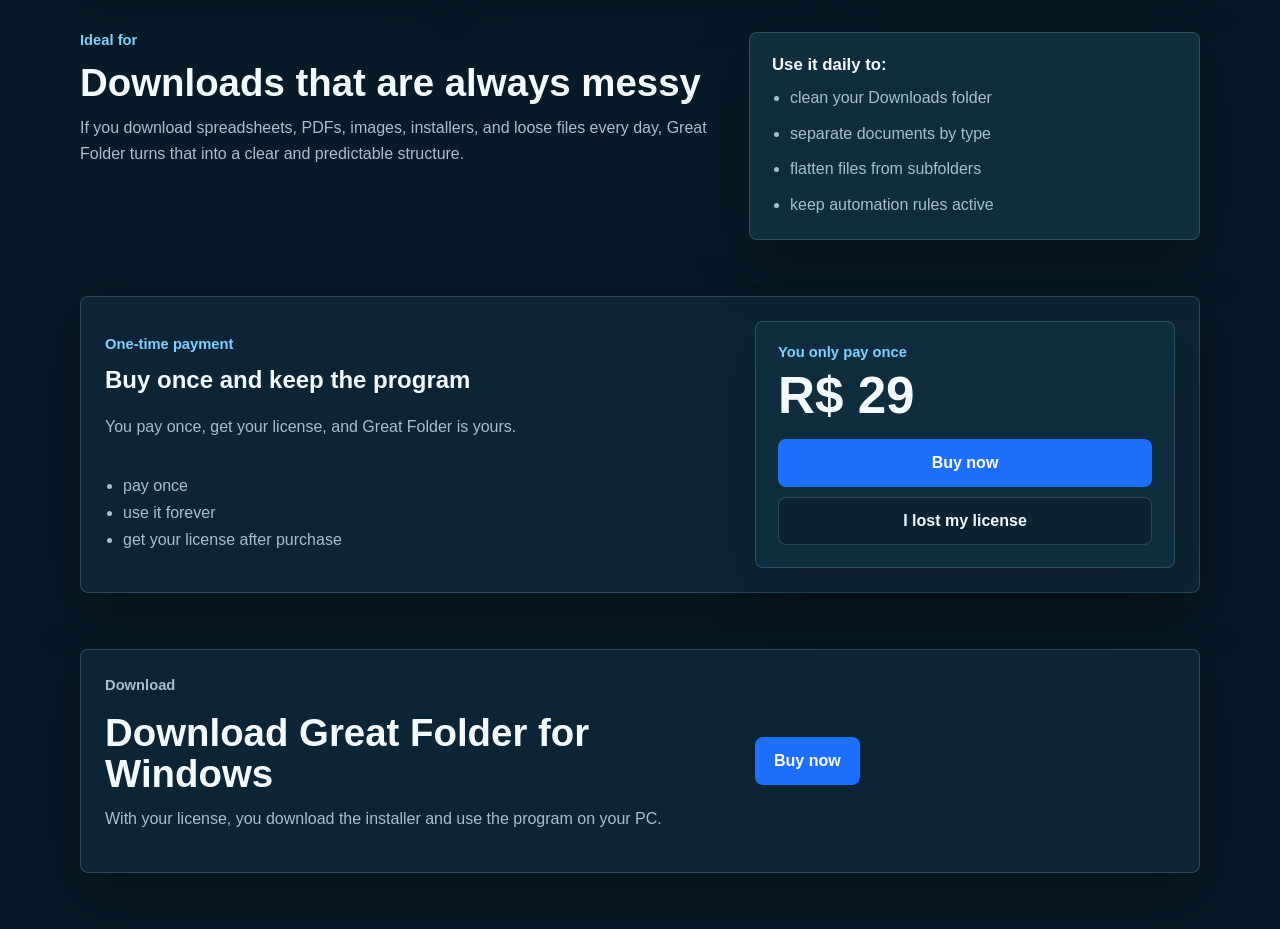
==== commit b0b146f2: "Invert hero title accent" ====
--- a/index.html
+++ b/index.html
@@ -17,7 +17,7 @@
   <header class="hero" id="topo">
     <div class="hero-overlay"></div>
     <div class="hero-content">
-      <h1><span class="hero-title-accent">Great</span> Folder</h1>
+      <h1>Great <span class="hero-title-accent">Folder</span></h1>
       <p class="hero-copy" data-i18n="hero_copy">
         Documentos organizados em poucos cliques.
         Pagamento único, e é seu pra sempre.
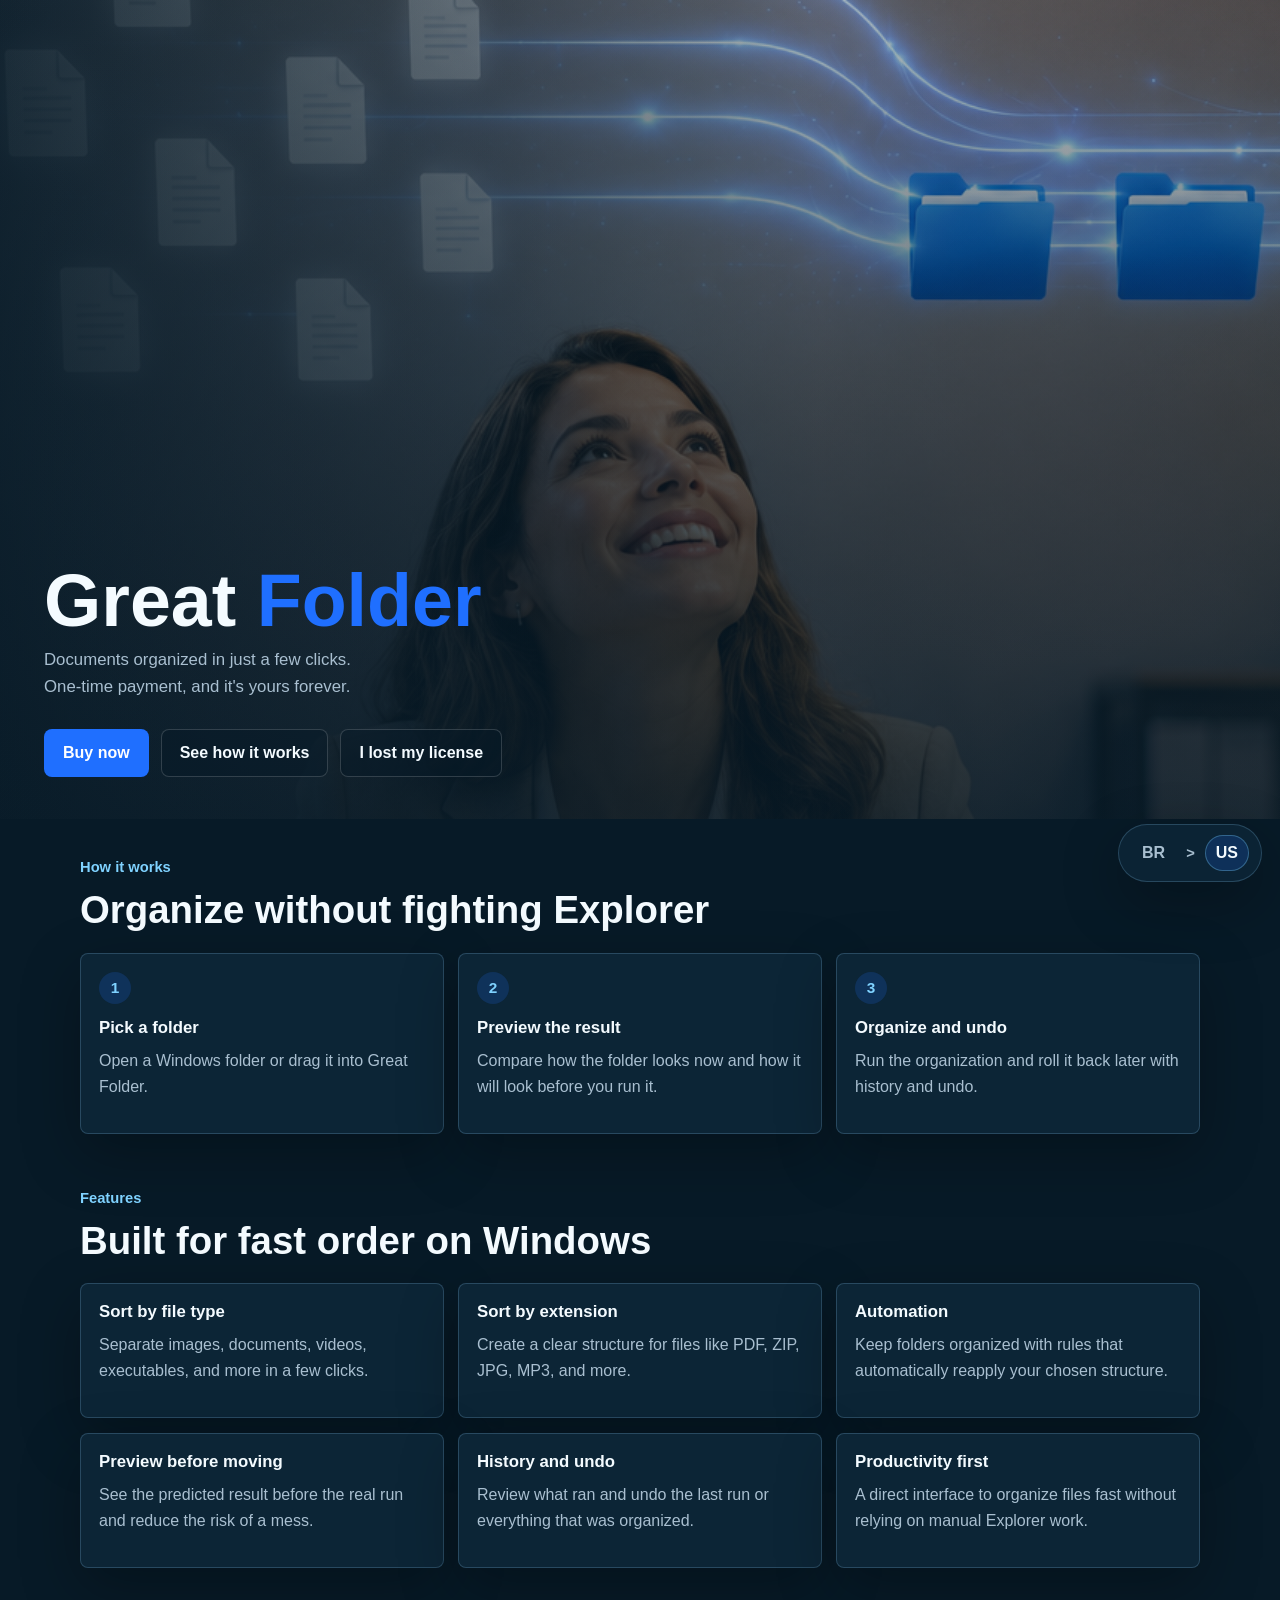
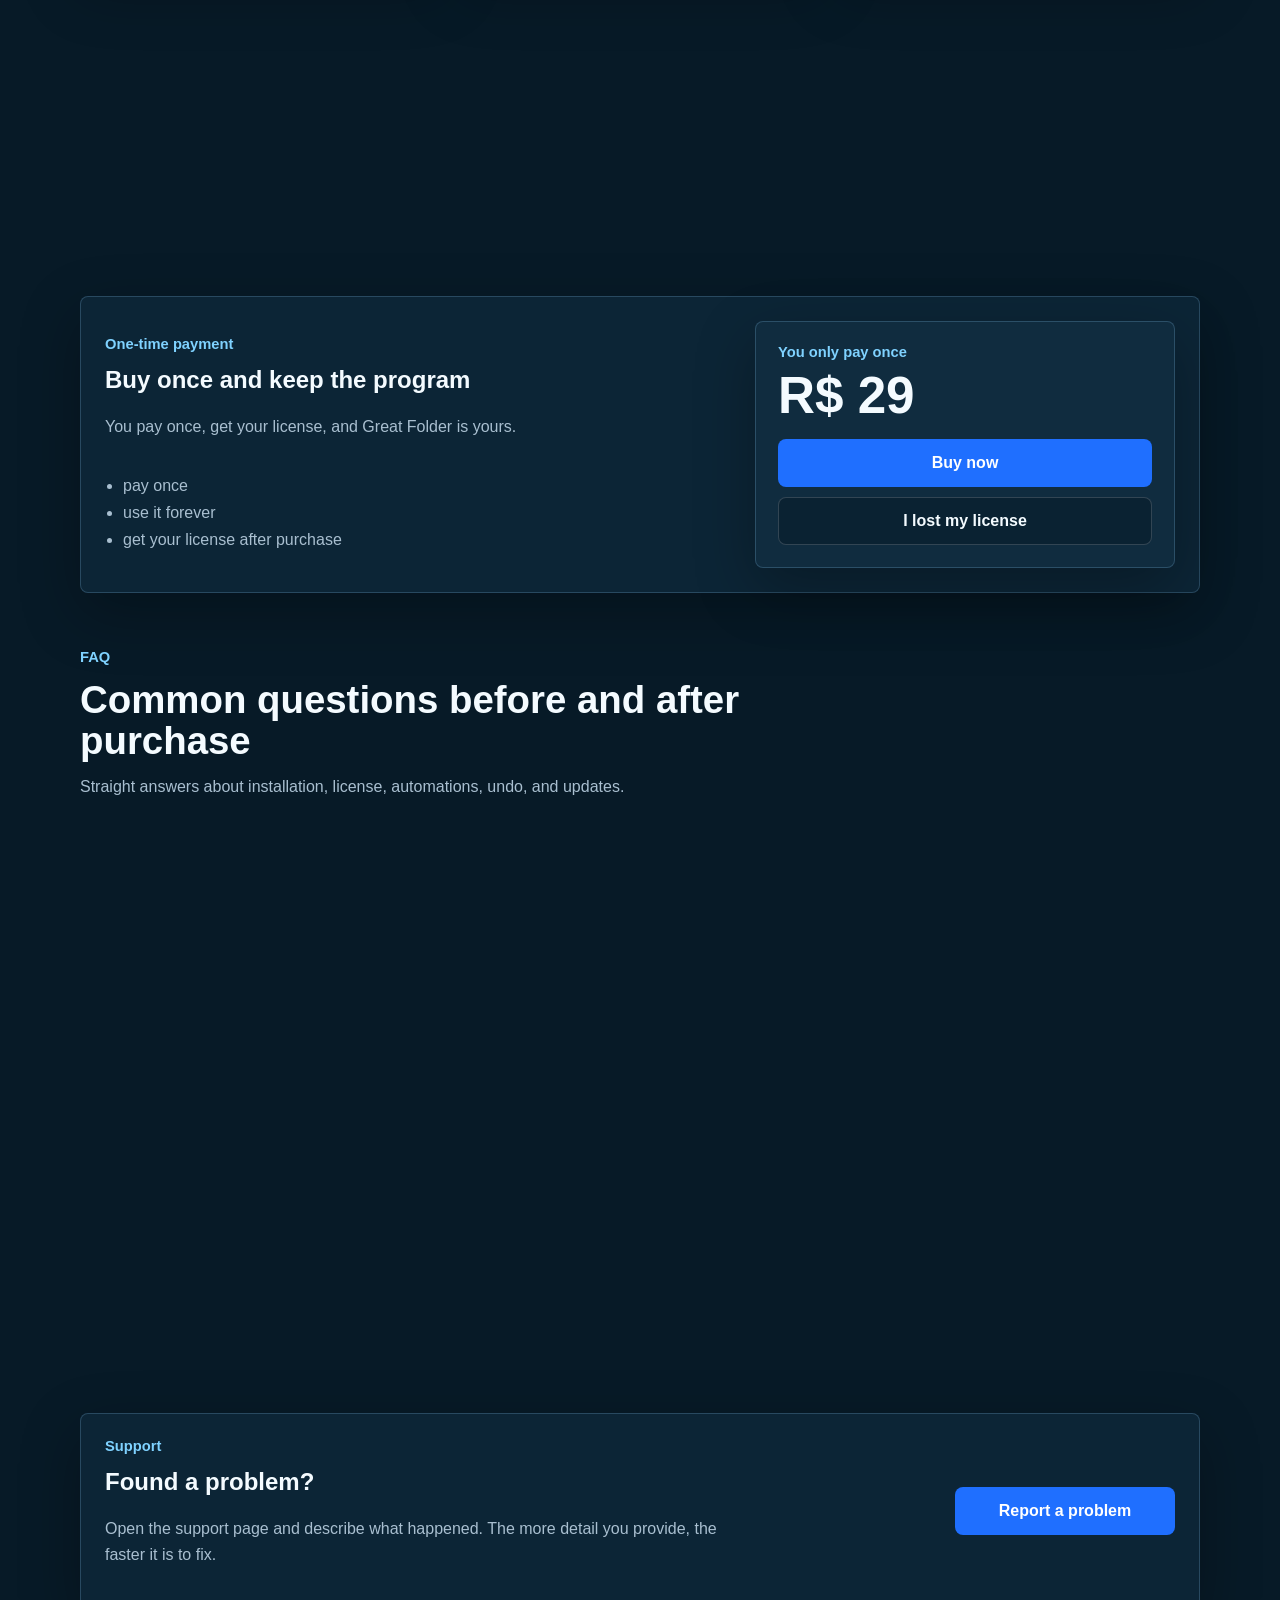
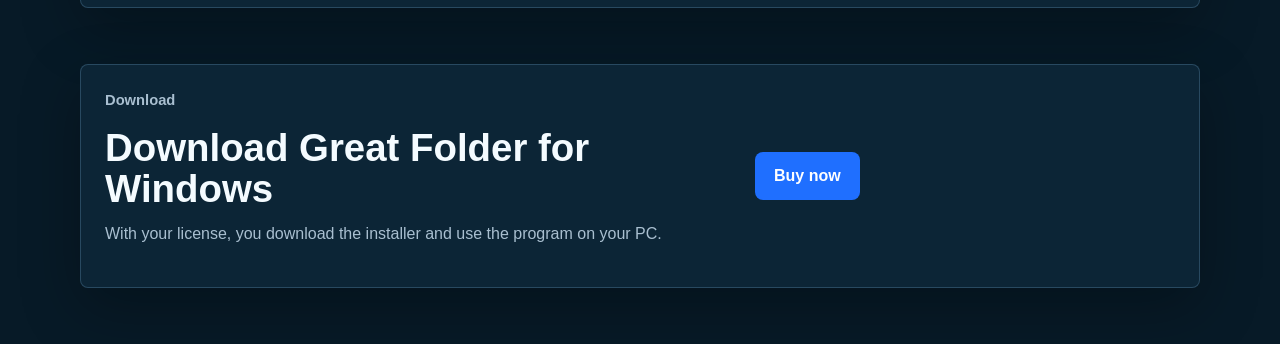
==== commit c82a53e8: "Add FAQ and support flow" ====
--- a/index.html
+++ b/index.html
@@ -1,4 +1,4 @@
-<!doctype html>
+﻿<!doctype html>
 <html lang="pt-BR">
 <head>
   <meta charset="utf-8">
@@ -133,6 +133,101 @@
       </div>
     </section>
 
+    <section class="section" id="faq">
+      <div class="section-header" data-reveal>
+        <p class="eyebrow" data-i18n="faq_eyebrow">FAQ</p>
+        <h2 data-i18n="faq_title">Dúvidas frequentes antes e depois da compra</h2>
+        <p class="section-copy" data-i18n="faq_copy">Respostas diretas para instalação, licença, automações, reversão e atualização.</p>
+      </div>
+      <div class="faq-list" data-reveal>
+        <article class="faq-item">
+          <button class="faq-trigger" type="button" aria-expanded="false">
+            <span data-i18n="faq_q1">O Great Folder funciona em qualquer PC Windows?</span>
+            <span class="faq-icon" aria-hidden="true">+</span>
+          </button>
+          <div class="faq-panel" hidden>
+            <p data-i18n="faq_a1">Ele foi feito para Windows. O ideal é usar uma versão atual do Windows com permissão normal de instalação por usuário.</p>
+          </div>
+        </article>
+        <article class="faq-item">
+          <button class="faq-trigger" type="button" aria-expanded="false">
+            <span data-i18n="faq_q2">Eu pago uma vez ou é assinatura?</span>
+            <span class="faq-icon" aria-hidden="true">+</span>
+          </button>
+          <div class="faq-panel" hidden>
+            <p data-i18n="faq_a2">É pagamento único. Você compra uma vez e a licença fica sua.</p>
+          </div>
+        </article>
+        <article class="faq-item">
+          <button class="faq-trigger" type="button" aria-expanded="false">
+            <span data-i18n="faq_q3">Se eu trocar de computador, perco minha licença?</span>
+            <span class="faq-icon" aria-hidden="true">+</span>
+          </button>
+          <div class="faq-panel" hidden>
+            <p data-i18n="faq_a3">Não. Você pode recuperar a licença e ativar novamente no PC novo seguindo o fluxo de recuperação.</p>
+          </div>
+        </article>
+        <article class="faq-item">
+          <button class="faq-trigger" type="button" aria-expanded="false">
+            <span data-i18n="faq_q4">Posso desfazer uma organização?</span>
+            <span class="faq-icon" aria-hidden="true">+</span>
+          </button>
+          <div class="faq-panel" hidden>
+            <p data-i18n="faq_a4">Sim. O app tem histórico e opções para reverter a última execução ou reverter toda a organização salva.</p>
+          </div>
+        </article>
+        <article class="faq-item">
+          <button class="faq-trigger" type="button" aria-expanded="false">
+            <span data-i18n="faq_q5">As automações organizam tudo sozinhas?</span>
+            <span class="faq-icon" aria-hidden="true">+</span>
+          </button>
+          <div class="faq-panel" hidden>
+            <p data-i18n="faq_a5">Sim. Depois de ativadas, elas monitoram a pasta e reorganizam os arquivos conforme a regra escolhida.</p>
+          </div>
+        </article>
+        <article class="faq-item">
+          <button class="faq-trigger" type="button" aria-expanded="false">
+            <span data-i18n="faq_q6">O programa envia meus arquivos para a internet?</span>
+            <span class="faq-icon" aria-hidden="true">+</span>
+          </button>
+          <div class="faq-panel" hidden>
+            <p data-i18n="faq_a6">Não. A organização dos seus arquivos acontece localmente no seu computador.</p>
+          </div>
+        </article>
+        <article class="faq-item">
+          <button class="faq-trigger" type="button" aria-expanded="false">
+            <span data-i18n="faq_q7">Como recebo atualizações?</span>
+            <span class="faq-icon" aria-hidden="true">+</span>
+          </button>
+          <div class="faq-panel" hidden>
+            <p data-i18n="faq_a7">O app pode verificar novas versões e atualizar por dentro das configurações, mantendo sua licença ativa.</p>
+          </div>
+        </article>
+        <article class="faq-item">
+          <button class="faq-trigger" type="button" aria-expanded="false">
+            <span data-i18n="faq_q8">E se eu tiver um problema ou bug?</span>
+            <span class="faq-icon" aria-hidden="true">+</span>
+          </button>
+          <div class="faq-panel" hidden>
+            <p data-i18n="faq_a8">Você pode abrir a página de suporte, escrever o problema com detalhes e enviar para análise.</p>
+          </div>
+        </article>
+      </div>
+    </section>
+
+    <section class="section" id="suporte">
+      <div class="support-card">
+        <div data-reveal>
+          <p class="eyebrow" data-i18n="support_eyebrow">Suporte</p>
+          <h2 data-i18n="support_title">Encontrou um problema?</h2>
+          <p class="section-copy" data-i18n="support_copy">Abra a página de suporte e descreva com calma o que aconteceu. Quanto mais detalhe, melhor para corrigir rápido.</p>
+        </div>
+        <div class="support-actions" data-reveal>
+          <a class="button button-primary support-button" href="support.html" data-i18n="support_cta">Relatar um problema</a>
+        </div>
+      </div>
+    </section>
+
     <section class="section" id="download">
       <div class="download-card">
         <div data-reveal>
--- a/styles.css
+++ b/styles.css
@@ -807,3 +807,139 @@
     border-radius: 14px;
   }
 }
+
+.faq-list {
+  display: grid;
+  gap: 12px;
+}
+
+.faq-item {
+  background: var(--panel);
+  border: 1px solid var(--line);
+  border-radius: 8px;
+  box-shadow: var(--shadow);
+  overflow: hidden;
+}
+
+.faq-trigger {
+  width: 100%;
+  display: flex;
+  align-items: center;
+  justify-content: space-between;
+  gap: 16px;
+  padding: 18px 20px;
+  border: 0;
+  background: transparent;
+  color: var(--text);
+  font: 600 1rem "Segoe UI", Arial, sans-serif;
+  text-align: left;
+  cursor: pointer;
+}
+
+.faq-trigger:hover {
+  background: rgba(255, 255, 255, 0.03);
+}
+
+.faq-icon {
+  flex: 0 0 auto;
+  color: var(--accent);
+  font-size: 1.15rem;
+  line-height: 1;
+}
+
+.faq-item.is-open .faq-icon {
+  transform: rotate(45deg);
+}
+
+.faq-panel {
+  padding: 0 20px 18px;
+}
+
+.faq-panel p {
+  margin: 0;
+  color: var(--muted);
+  line-height: 1.65;
+}
+
+.support-card,
+.support-form-card {
+  display: grid;
+  grid-template-columns: minmax(0, 1.2fr) minmax(280px, 0.8fr);
+  gap: 20px;
+  align-items: center;
+  padding: 24px;
+  background: var(--panel);
+  border: 1px solid var(--line);
+  border-radius: 8px;
+  box-shadow: var(--shadow);
+}
+
+.support-actions {
+  display: flex;
+  justify-content: flex-end;
+}
+
+.support-button {
+  min-width: 220px;
+}
+
+.support-page {
+  align-items: flex-start;
+}
+
+.support-shell {
+  width: min(920px, 100%);
+}
+
+.support-form-card {
+  grid-template-columns: 1fr;
+}
+
+.support-form {
+  display: grid;
+  gap: 16px;
+}
+
+.support-textarea {
+  min-height: 128px;
+  padding: 14px;
+  resize: vertical;
+}
+
+.support-actions-row {
+  display: flex;
+  flex-wrap: wrap;
+  gap: 12px;
+}
+
+.support-actions-row .button {
+  min-width: 220px;
+}
+
+@media (max-width: 920px) {
+  .support-card,
+  .support-form-card {
+    grid-template-columns: 1fr;
+  }
+
+  .support-actions {
+    justify-content: flex-start;
+  }
+}
+
+@media (max-width: 680px) {
+  .faq-trigger {
+    padding: 16px;
+    font-size: 0.98rem;
+  }
+
+  .faq-panel {
+    padding: 0 16px 16px;
+  }
+
+  .support-actions-row .button,
+  .support-button {
+    width: 100%;
+    min-width: 0;
+  }
+}
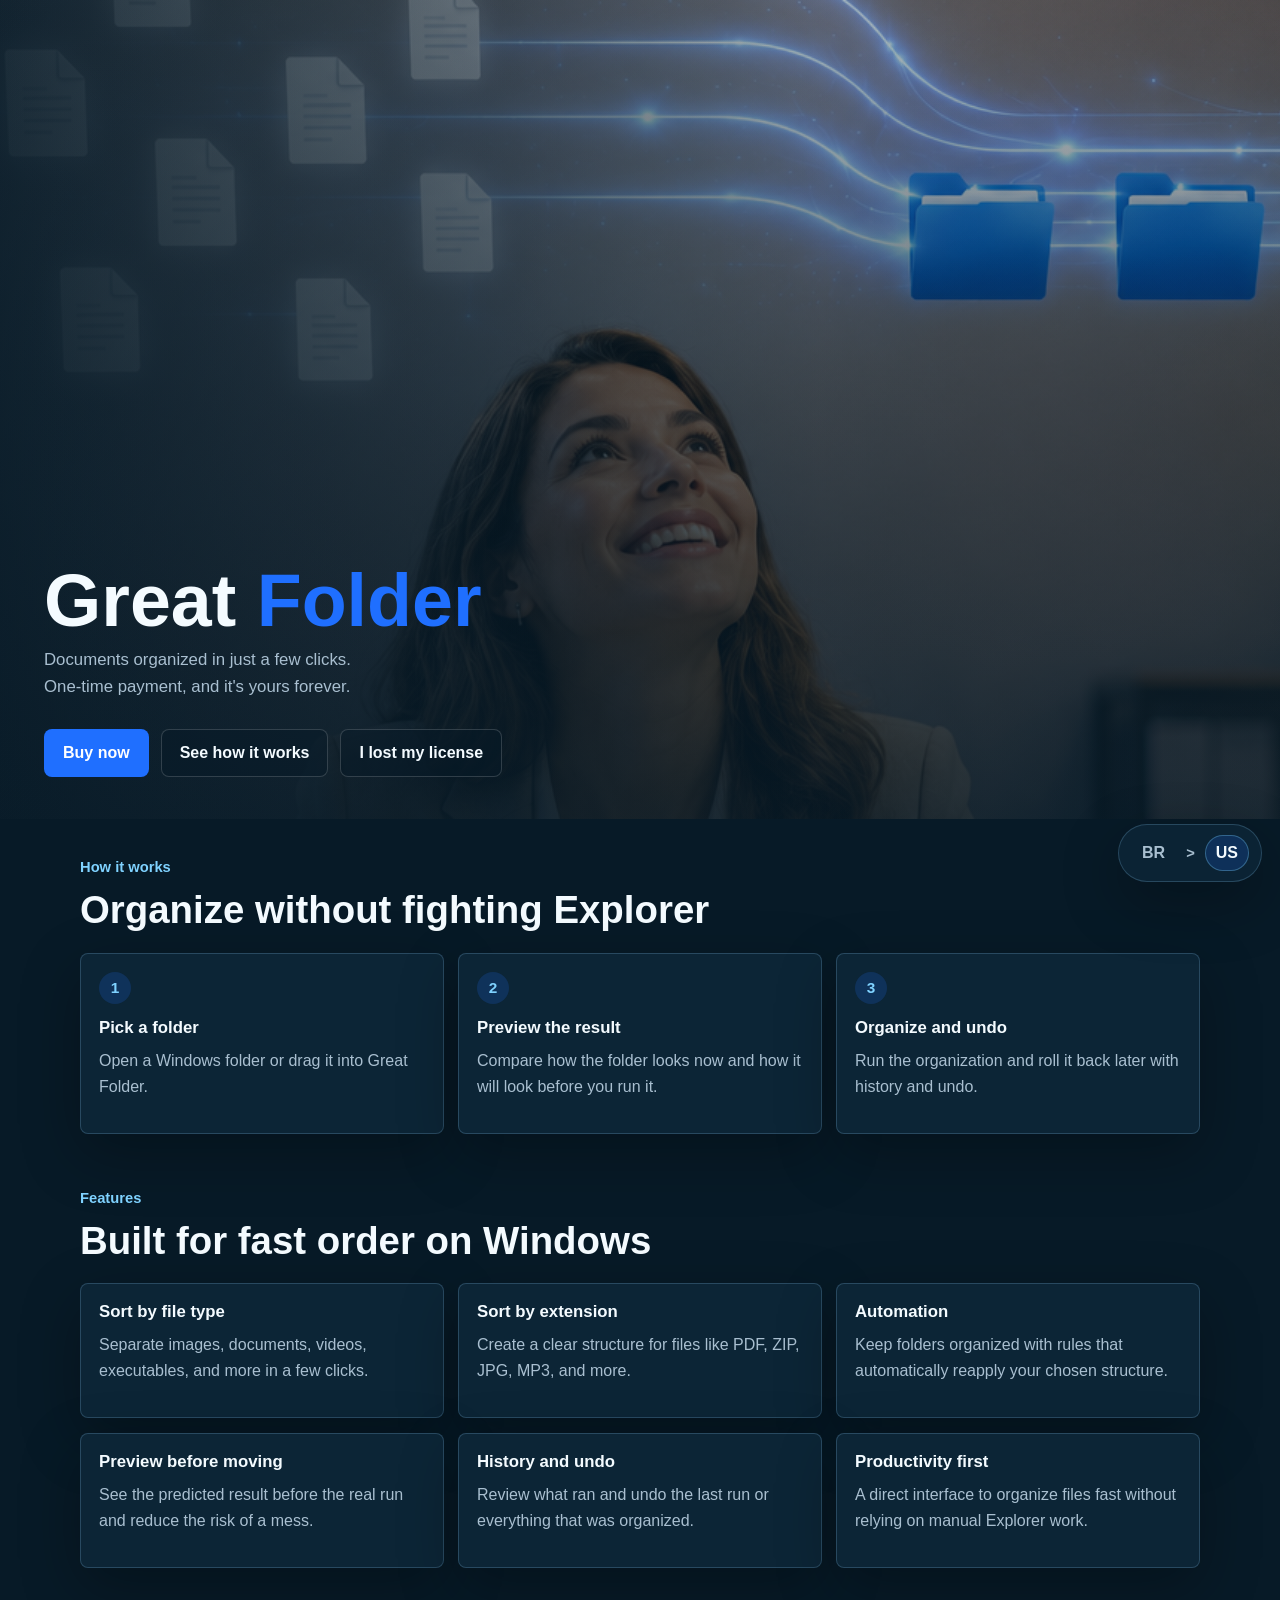
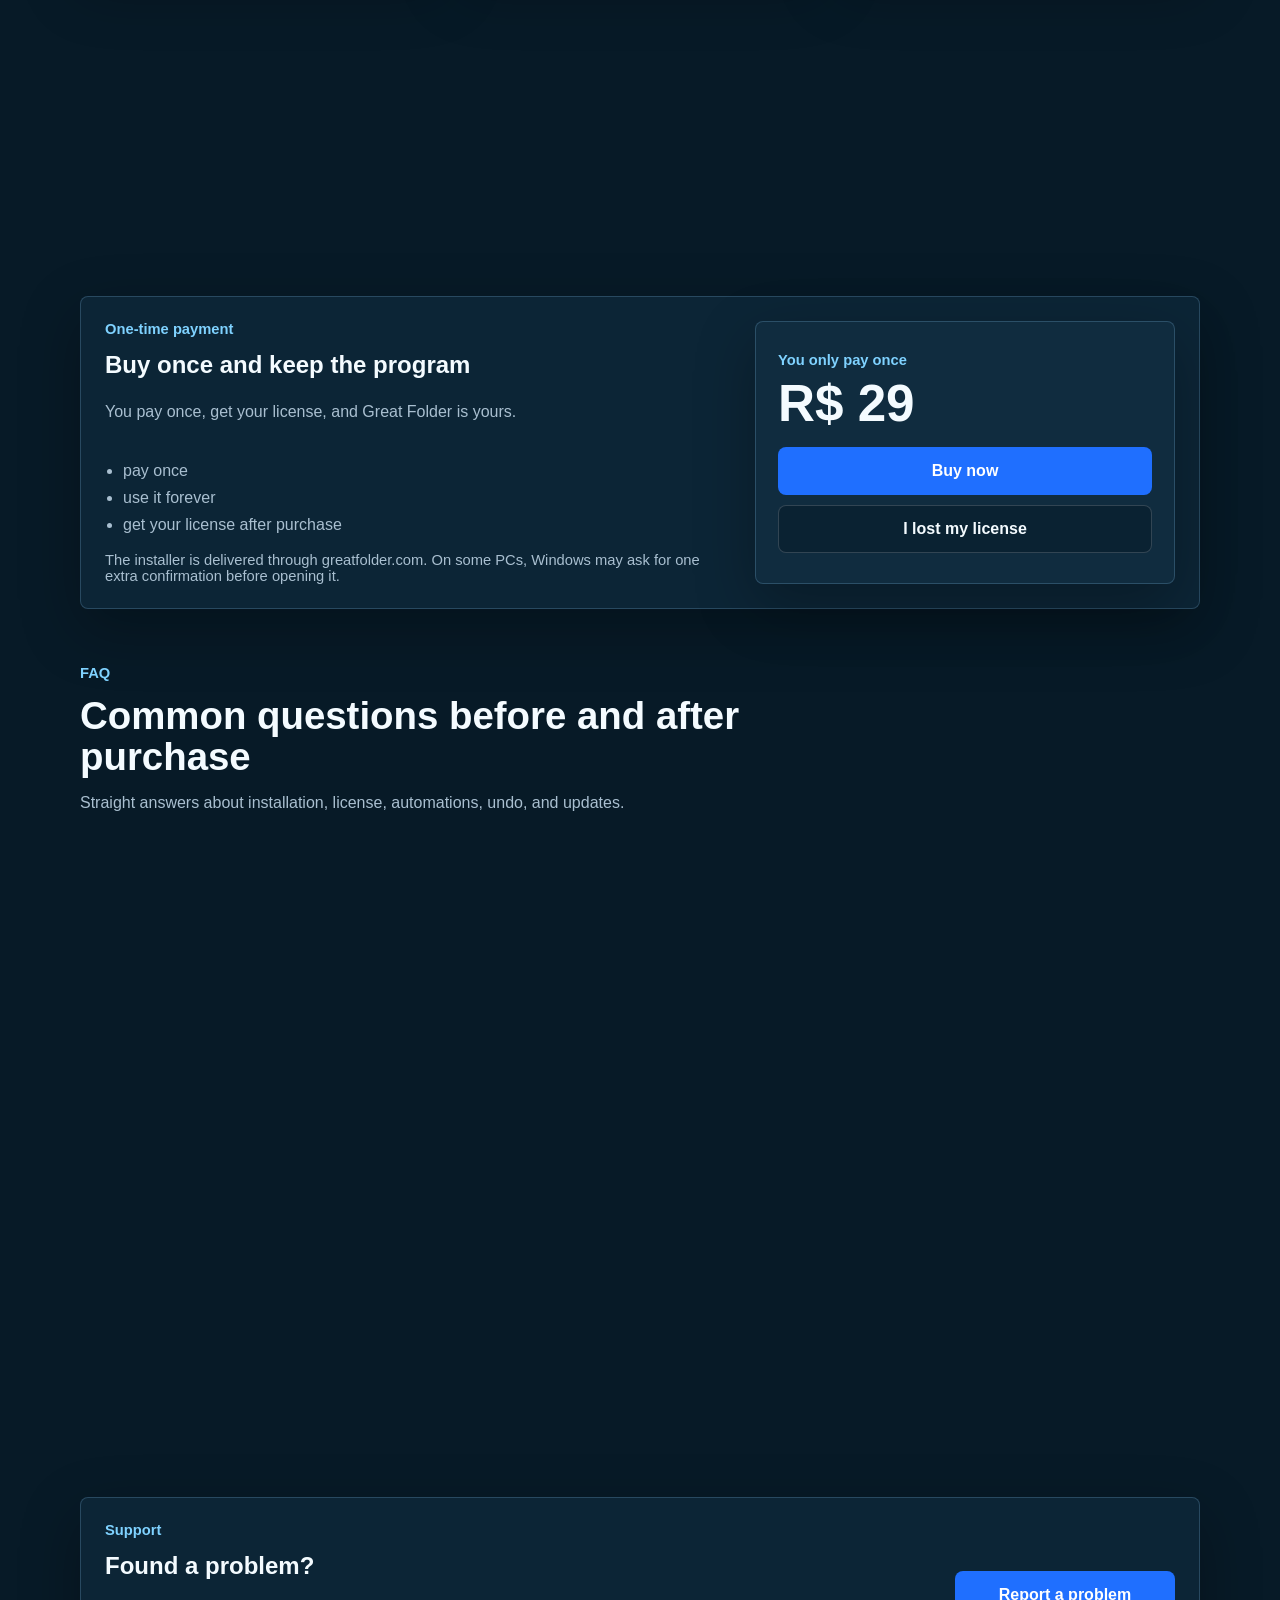
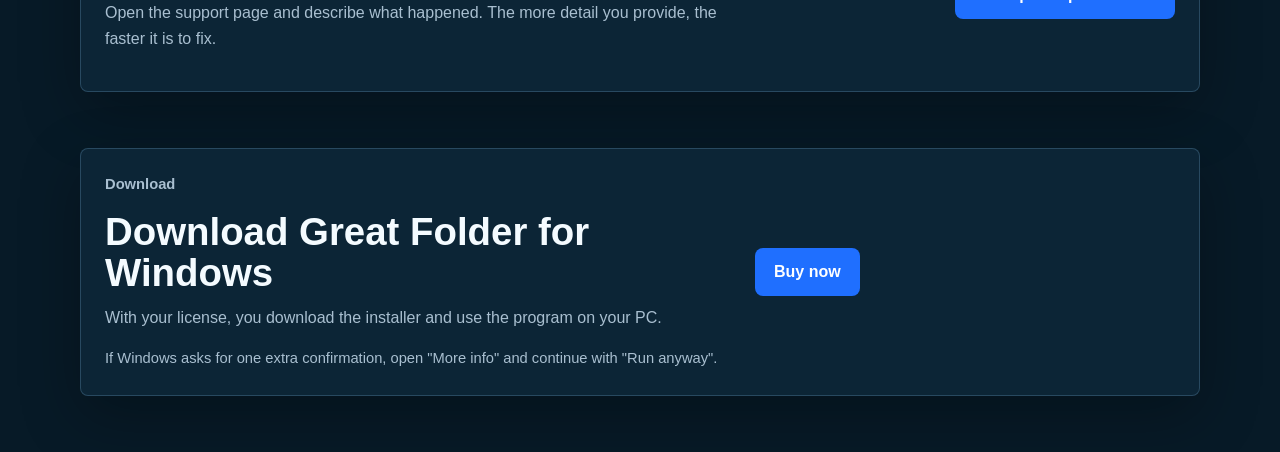
==== commit 3b42c73a: "Clarify Windows install warning copy" ====
--- a/index.html
+++ b/index.html
@@ -123,6 +123,9 @@
             <li data-i18n="pricing_list_2">use para sempre</li>
             <li data-i18n="pricing_list_3">receba sua licença após a compra</li>
           </ul>
+          <p class="download-note install-note" data-i18n="pricing_install_note">
+            O instalador e entregue pelo greatfolder.com. Em alguns PCs, o Windows pode pedir uma confirmacao extra antes de abrir.
+          </p>
         </div>
         <div class="pricing-panel" data-reveal>
           <p class="price-label" data-i18n="price_label">Você paga uma vez só</p>
@@ -210,6 +213,15 @@
           </button>
           <div class="faq-panel" hidden>
             <p data-i18n="faq_a8">Você pode abrir a página de suporte, escrever o problema com detalhes e enviar para análise.</p>
+          </div>
+        </article>
+        <article class="faq-item">
+          <button class="faq-trigger" type="button" aria-expanded="false">
+            <span data-i18n="faq_q9">O Windows mostrou um aviso ao abrir o instalador. O que eu faco?</span>
+            <span class="faq-icon" aria-hidden="true">+</span>
+          </button>
+          <div class="faq-panel" hidden>
+            <p data-i18n="faq_a9">Baixe sempre pelo greatfolder.com. Se o Windows exibir uma tela de protecao, clique em "Mais informacoes" e depois em "Executar assim mesmo". Se preferir, envie um print na pagina de suporte antes de continuar.</p>
           </div>
         </article>
       </div>
@@ -235,6 +247,9 @@
           <h2 data-i18n="download_title">Baixe o Great Folder para Windows</h2>
           <p data-i18n="download_copy">
             Com sua licença, você baixa o instalador e usa o programa no seu PC.
+          </p>
+          <p class="download-note install-note" data-i18n="download_install_note">
+            Se o Windows pedir uma confirmacao extra, abra "Mais informacoes" e continue por "Executar assim mesmo".
           </p>
         </div>
         <div class="download-actions" data-reveal>
--- a/styles.css
+++ b/styles.css
@@ -306,6 +306,11 @@
   padding-left: 18px;
   color: var(--muted);
   line-height: 1.7;
+}
+
+.install-note {
+  margin-top: 14px;
+  color: var(--muted);
 }
 
 .pricing-panel {
